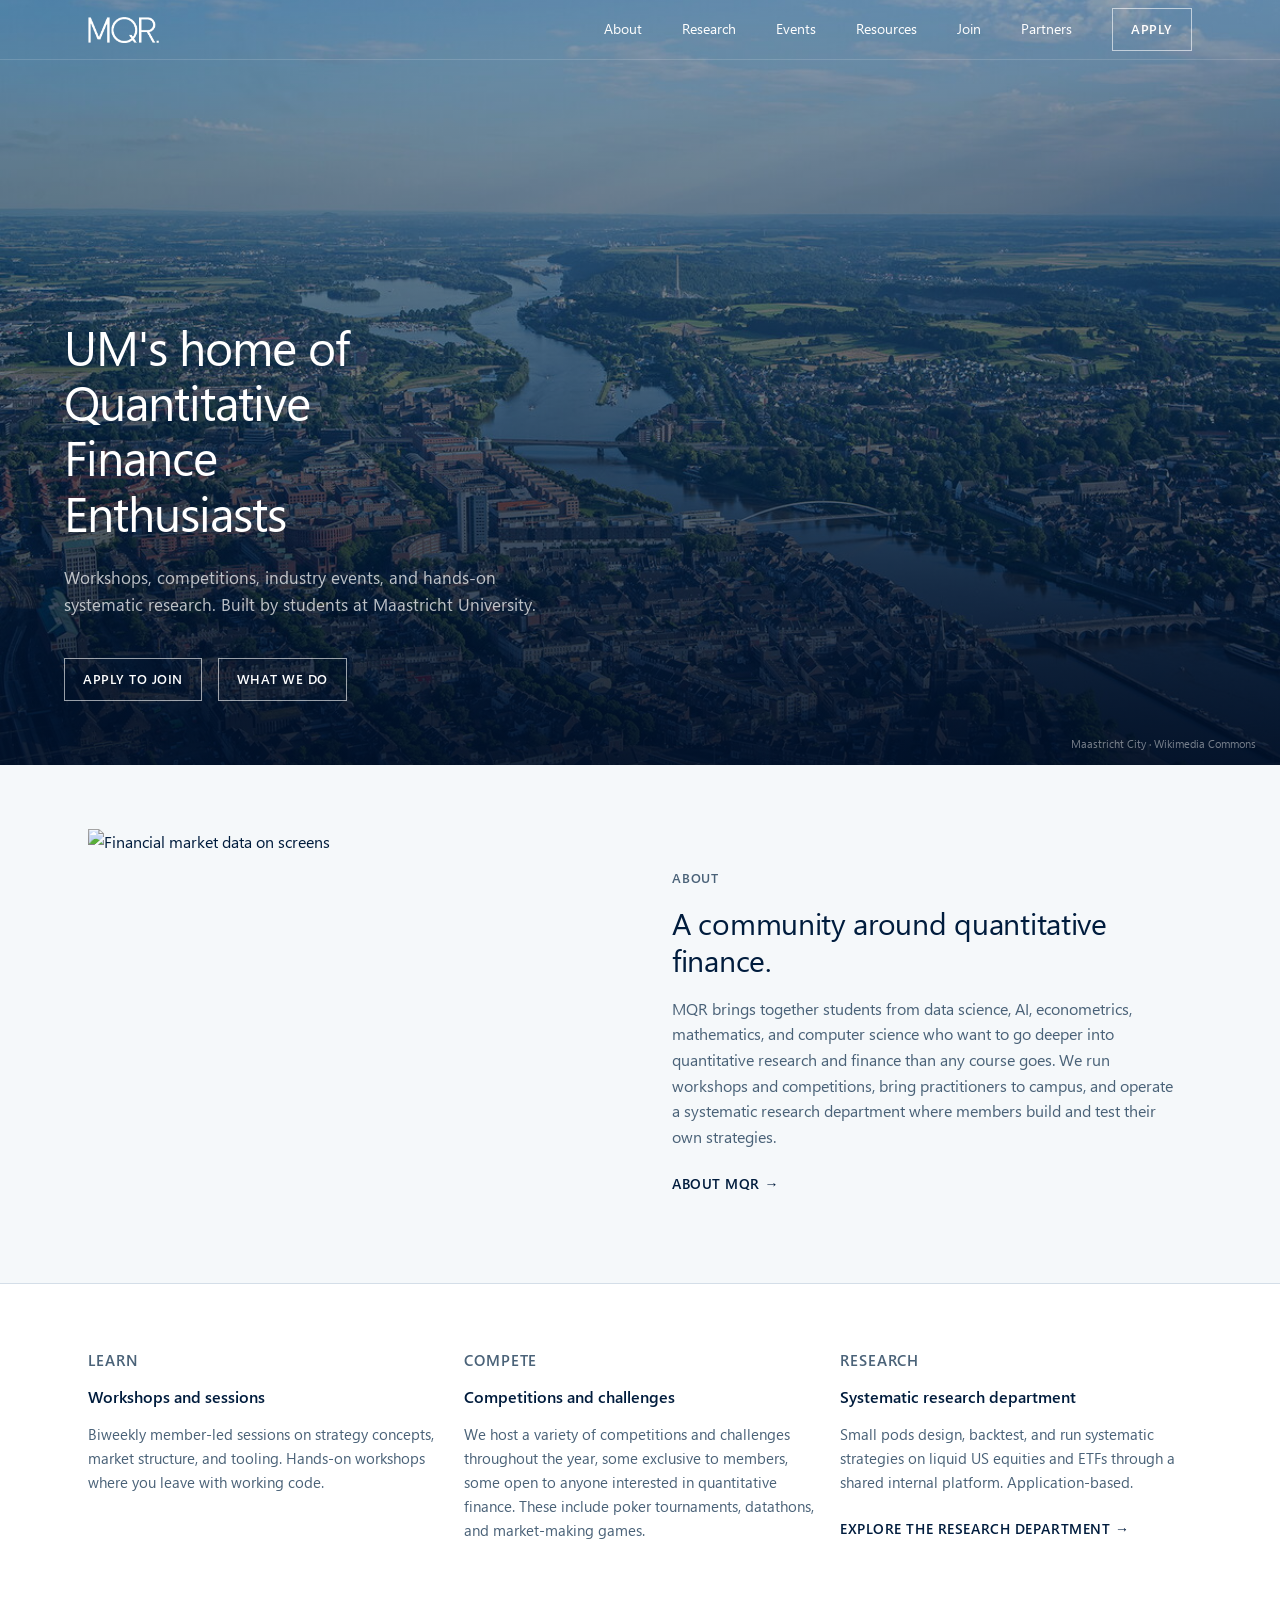
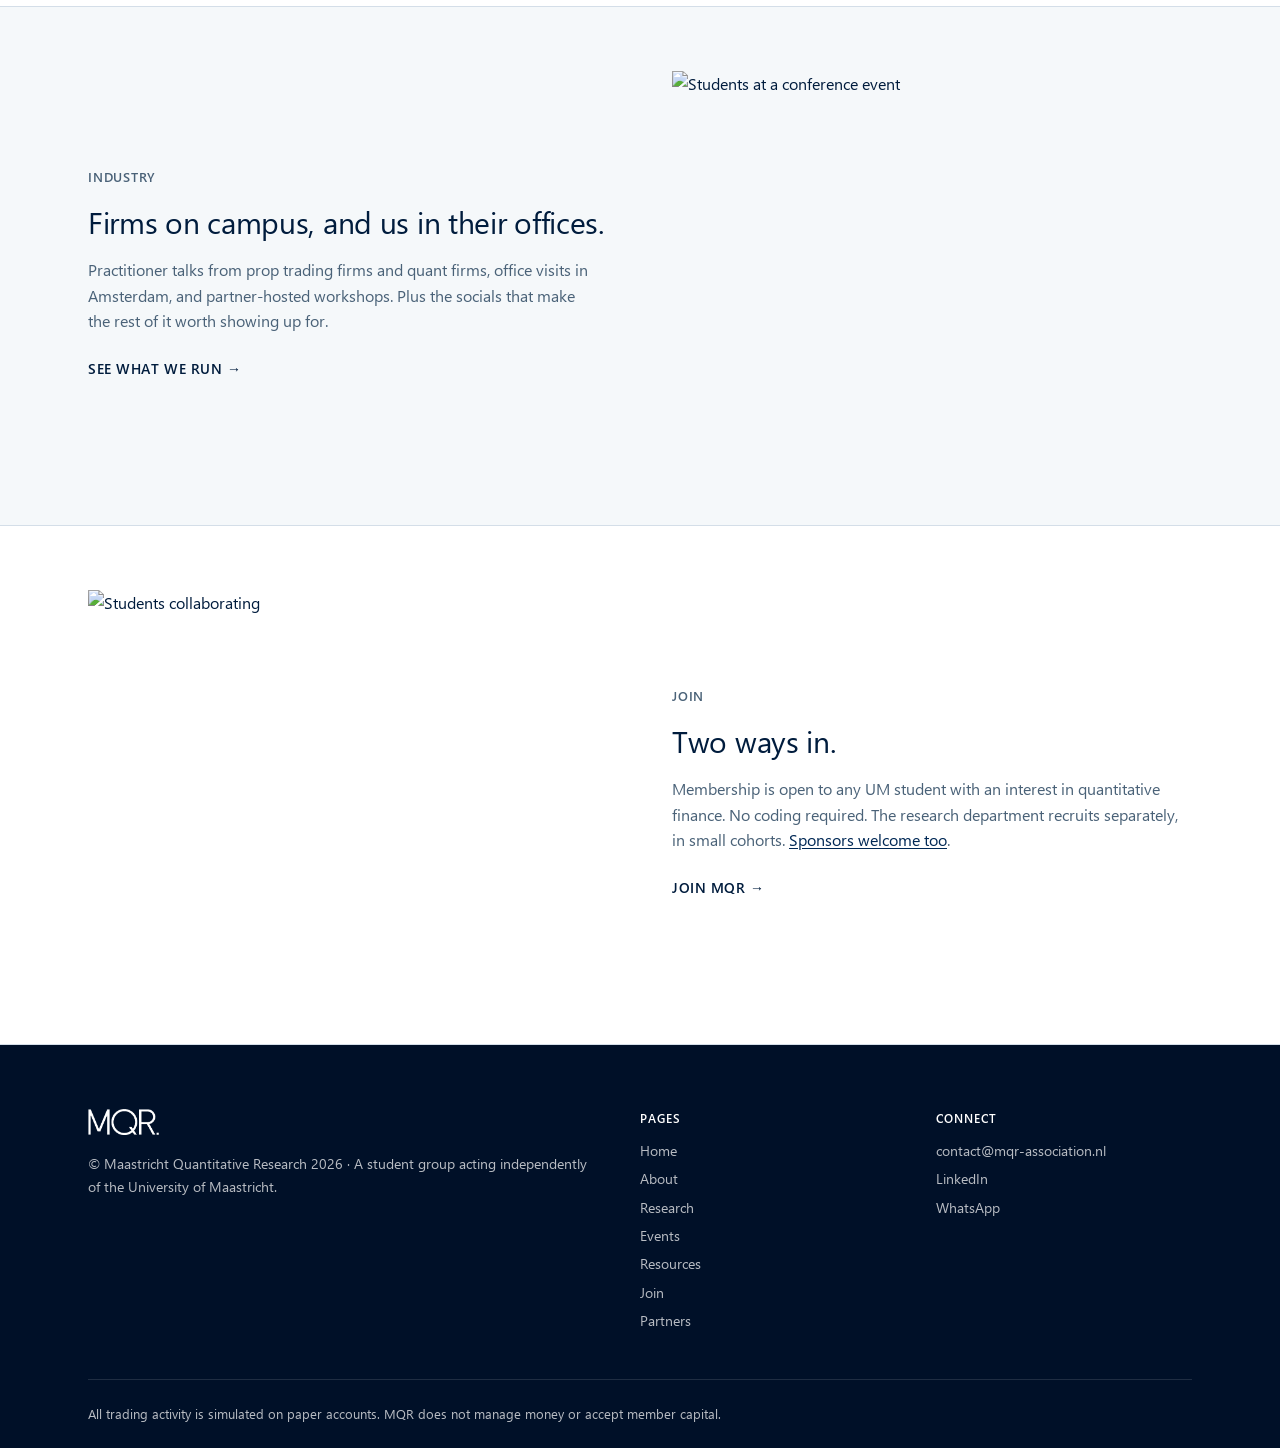
==== index.html @ 62dc35ea "WA" ====
<!DOCTYPE html>
<html lang="en">
<head>
  <meta charset="UTF-8">
  <meta name="viewport" content="width=device-width, initial-scale=1.0">
  <link rel="icon" type="image/png" sizes="32x32" href="assets/favicon-light.png" media="(prefers-color-scheme: light)">
  <link rel="icon" type="image/png" sizes="32x32" href="assets/favicon-dark.png" media="(prefers-color-scheme: dark)">
  <link rel="icon" type="image/png" sizes="16x16" href="assets/favicon-light-16.png" media="(prefers-color-scheme: light)">
  <link rel="icon" type="image/png" sizes="16x16" href="assets/favicon-dark-16.png" media="(prefers-color-scheme: dark)">
  <link rel="icon" type="image/png" href="assets/favicon-light.png">
  <link rel="apple-touch-icon" sizes="180x180" href="assets/favicon-light-180.png">
  <title>MQR · Maastricht Quantitative Research</title>
  <meta name="description" content="MQR is Maastricht University's student association for quantitative research, development, and finance. Workshops, competitions, industry events, and a systematic research department.">
  <meta property="og:title" content="MQR · Maastricht Quantitative Research">
  <meta property="og:description" content="MQR is Maastricht University's student association for quantitative research, development, and finance. Workshops, competitions, industry events, and a systematic research department.">
  <meta property="og:type" content="website">
  <link rel="stylesheet" href="css/tokens.css">
  <link rel="stylesheet" href="css/fonts.css">
  <link rel="stylesheet" href="css/reset.css">
  <link rel="stylesheet" href="css/base.css">
  <link rel="stylesheet" href="css/layout.css">
  <link rel="stylesheet" href="css/components.css">
  <link rel="stylesheet" href="css/pages.css">
</head>
<body>
  <a class="skip-link" href="#main">Skip to content</a>

  <header class="site-header site-header--dark" id="site-header">
    <div class="header-inner">
      <a href="index.html" class="logo" aria-label="MQR home">
        <img src="assets/logo.png" alt="MQR" width="619" height="387">
      </a>
      <button type="button" class="nav-toggle" aria-expanded="false" aria-controls="primary-nav" aria-label="Open menu">
        <span class="nav-toggle-icon"></span>
      </button>
      <nav class="header-nav" id="primary-nav" aria-label="Primary">
        <a href="about.html" class="nav-link">About</a>
        <a href="research.html" class="nav-link">Research</a>
        <a href="events.html" class="nav-link">Events</a>
        <a href="resources.html" class="nav-link">Resources</a>
        <a href="join.html" class="nav-link">Join</a>
        <a href="partners.html" class="nav-link">Partners</a>
        <a href="join.html#apply" class="btn btn-light">Apply</a>
      </nav>
    </div>
  </header>

  <main id="main">
    <section class="hero-full" aria-labelledby="hero-heading" alt="Maastricht City Top View">
      <div class="hero-full-bg">
        <img src="assets/MAASBACK.jpg">
        <div class="hero-full-overlay"></div>
      </div>
      <p class="hero-credit">Maastricht City · Wikimedia Commons</p>
      <div class="hero-full-content">
        <h1 id="hero-heading">UM's home of Quantitative Finance Enthusiasts</h1>
        <p>Workshops, competitions, industry events, and hands-on systematic research. Built by students at Maastricht University.</p>
        <div class="hero-full-actions">
          <a href="join.html#apply" class="btn btn-light">Apply to join</a>
          <a href="#what-we-do" class="btn btn-outline btn-light">What we do</a>
        </div>
      </div>
    </section>

    <!-- <section class="sponsor-carousel" aria-labelledby="sponsor-carousel-heading">
      <p id="sponsor-carousel-heading" class="sponsor-carousel-label">We will be proudly sponsored in the future by:</p>
      <div class="sponsor-carousel-viewport">
        <div class="sponsor-carousel-track">
          <ul class="sponsor-carousel-set">
            <li><img src="assets/sponsors/imc.svg" alt="IMC" width="178" height="33"></li>
            <li><img src="assets/sponsors/optiver.svg" alt="Optiver" width="893" height="244"></li>
            <li><img src="assets/sponsors/blocktech.png" alt="BlockTech" width="640" height="58"></li>
            <li><img src="assets/sponsors/hrt.svg" alt="HRT" width="100" height="58"></li>
            <li><img src="assets/sponsors/flowtraders.png" alt="Flow Traders" width="301" height="16"></li>
          </ul>
        </div>
      </div>
    </section> -->

    <section class="feature-block" aria-labelledby="about-heading">
      <div class="feature-block-inner">
        <figure class="feature-block-media">
          <img src="https://images.unsplash.com/photo-1611974789855-9c2a0a7236a3?w=900&q=80" alt="Financial market data on screens">
        </figure>
        <div class="feature-block-content">
          <p class="section-num">About</p>
          <h2 id="about-heading">A community around quantitative finance.</h2>
          <p>MQR brings together students from data science, AI, econometrics, mathematics, and computer science who want to go deeper into quantitative research and finance than any course goes. We run workshops and competitions, bring practitioners to campus, and operate a systematic research department where members build and test their own strategies.</p>
          <a href="about.html" class="text-link">About MQR</a>
        </div>
      </div>
    </section>

    <section class="content-section" id="what-we-do" aria-labelledby="what-we-do-heading">
      <div class="section-inner">
        <h2 id="what-we-do-heading" class="visually-hidden">What we do</h2>
        <div class="pillar-grid">
          <article class="pillar-card">
            <p class="section-num">Learn</p>
            <h3>Workshops and sessions</h3>
            <p>Biweekly member-led sessions on strategy concepts, market structure, and tooling. Hands-on workshops where you leave with working code.</p> <!--  Can be done / added later: A paper reading group and peer mentorship for first-years. -->
          </article>
          <article class="pillar-card">
            <p class="section-num">Compete</p>
            <h3>Competitions and challenges</h3>
            <p>We host a variety of competitions and challenges throughout the year, some exclusive to members, some open to anyone interested in quantitative finance. These include poker tournaments, datathons, and market-making games.</p>
            <!-- <p>A semester-long paper trading challenge open to all members, datathons, and interview-style market-making games. Low barrier, real leaderboards.</p> -->
          </article>
          <article class="pillar-card">
            <p class="section-num">Research</p>
            <h3>Systematic research department</h3>
            <p>Small pods design, backtest, and run systematic strategies on liquid US equities and ETFs through a shared internal platform. Application-based.</p>
            <a href="research.html" class="text-link">Explore the research department</a>
          </article>
        </div>
      </div>
    </section>

    <section class="feature-block feature-block--reverse" aria-labelledby="events-heading">
      <div class="feature-block-inner">
        <figure class="feature-block-media">
          <img src="https://images.unsplash.com/photo-1540575467063-178a50c2df87?w=900&q=80" alt="Students at a conference event">
        </figure>
        <div class="feature-block-content">
          <p class="section-num">Industry</p>
          <h2 id="events-heading">Firms on campus, and us in their offices.</h2>
          <p>Practitioner talks from prop trading firms and quant firms, office visits in Amsterdam, and partner-hosted workshops. Plus the socials that make the rest of it worth showing up for.</p>
          <a href="events.html" class="text-link">See what we run</a>
        </div>
      </div>
    </section>

    <section class="feature-block" aria-labelledby="join-heading">
      <div class="feature-block-inner">
        <figure class="feature-block-media">
          <img src="https://images.unsplash.com/photo-1523240795612-9a054b0db644?w=900&q=80" alt="Students collaborating">
        </figure>
        <div class="feature-block-content">
          <p class="section-num">Join</p>
          <h2 id="join-heading">Two ways in.</h2>
          <p>Membership is open to any UM student with an interest in quantitative finance. No coding required. The research department recruits separately, in small cohorts. <a href="partners.html">Sponsors welcome too</a>.</p>
          <a href="join.html" class="text-link">Join MQR</a>
        </div>
      </div>
    </section>
  </main>

  <footer class="site-footer">
    <div class="footer-inner">
      <div class="footer-grid">
        <div>
          <a href="index.html" class="footer-logo" aria-label="MQR home">
            <img src="assets/logo.png" alt="MQR" width="619" height="387">
          </a>
          <p class="footer-meta">© Maastricht Quantitative Research 2026 · A student group acting independently of the University of Maastricht.</p>
        </div>
        <div>
          <p class="footer-heading">Pages</p>
          <ul class="footer-links-list">
            <li><a href="index.html">Home</a></li>
            <li><a href="about.html">About</a></li>
            <li><a href="research.html">Research</a></li>
            <li><a href="events.html">Events</a></li>
            <li><a href="resources.html">Resources</a></li>
            <li><a href="join.html">Join</a></li>
            <li><a href="partners.html">Partners</a></li>
          </ul>
        </div>
        <div>
          <p class="footer-heading">Connect</p>
          <ul class="footer-links-list">
            <li><a href="mailto:contact@mqr-association.nl">contact@mqr-association.nl</a></li>
            <li><a href="https://www.linkedin.com/company/maastricht-quantitative-research-association" rel="noopener noreferrer">LinkedIn</a></li>
            <li><a href="https://chat.whatsapp.com/HmCtrOrNglY5Er6Gcq0RWp" rel="noopener noreferrer">WhatsApp</a></li>
          </ul>
        </div>
      </div>
      <p class="footer-disclaimer">All trading activity is simulated on paper accounts. MQR does not manage money or accept member capital.</p>
    </div>
  </footer>

  <script src="js/main.js"></script>
</body>
</html>
---- css/tokens.css ----
:root {
  --navy: #001c3d;
  --navy-dark: #001028;
  --navy-mid: #002855;
  --sky: #5ba4cf;
  --sky-light: #a8d4ef;
  --sky-pale: #e8f4fa;

  --bg: #ffffff;
  --bg-alt: #f5f8fa;
  --text: #001c3d;
  --text-muted: #4a6278;
  --text-on-dark: #ffffff;
  --text-on-dark-muted: rgba(255, 255, 255, 0.72);
  --border: #d4dee8;

  --font-sans: "Segoe UI", sans-serif;

  --text-width: 36rem;
  --grid-width: 72rem;
  --header-height: 3.75rem;

  --space-sm: 0.75rem;
  --space-md: 1rem;
  --space-lg: 1.5rem;
  --space-xl: 2.5rem;
  --space-2xl: 4rem;
  --space-3xl: 6rem;

  --ease: 120ms ease;
}
---- css/fonts.css ----
@font-face {
  font-family: "Segoe UI";
  src:
    local("Segoe UI"),
    url("../assets/fonts/segoe-ui-normal.woff2") format("woff2");
  font-weight: 400;
  font-style: normal;
  font-display: swap;
}

@font-face {
  font-family: "Segoe UI";
  src:
    local("Segoe UI Semibold"),
    url("../assets/fonts/segoe-ui-semibold.woff2") format("woff2");
  font-weight: 600;
  font-style: normal;
  font-display: swap;
}
---- css/base.css ----
body {
  background: var(--bg);
  color: var(--text);
  font-family: var(--font-sans);
  font-size: 1rem;
  line-height: 1.6;
  -webkit-font-smoothing: antialiased;
}

h1 {
  font-weight: 400;
  font-size: clamp(2rem, 4vw, 3rem);
  line-height: 1.15;
  letter-spacing: -0.02em;
}

h2 {
  font-weight: 400;
  font-size: clamp(1.375rem, 2.5vw, 1.875rem);
  line-height: 1.25;
  letter-spacing: -0.01em;
}

h3 {
  font-weight: 600;
  font-size: 1rem;
}

a {
  color: var(--navy-mid);
  text-decoration: underline;
  text-underline-offset: 2px;
}

a:hover {
  color: var(--sky);
}

.skip-link {
  position: absolute;
  top: -100%;
  left: var(--space-md);
  z-index: 200;
  padding: 0.5rem 1rem;
  background: var(--navy);
  color: #fff;
  text-decoration: none;
}

.skip-link:focus {
  top: var(--space-md);
}
---- css/layout.css ----
.site-header {
  position: fixed;
  top: 0;
  left: 0;
  right: 0;
  z-index: 100;
  height: var(--header-height);
  background: rgba(255, 255, 255, 0.96);
  border-bottom: 1px solid var(--border);
}

.site-header--dark {
  background: transparent;
  border-bottom-color: rgba(255, 255, 255, 0.15);
}

.site-header--dark .logo,
.site-header--dark .nav-link {
  color: #fff;
}

.site-header--dark .nav-link:hover,
.site-header--dark .nav-link.is-active {
  color: var(--sky-light);
}

.site-header--dark .btn-outline {
  color: #fff;
  border-color: rgba(255, 255, 255, 0.5);
}

.header-inner {
  display: flex;
  align-items: center;
  justify-content: space-between;
  max-width: var(--grid-width);
  height: 100%;
  margin: 0 auto;
  padding: 0 var(--space-lg);
}

.logo {
  display: flex;
  align-items: center;
  text-decoration: none;
}

.logo:hover {
  text-decoration: none;
  opacity: 0.85;
}

.logo img {
  display: block;
  height: 1.625rem;
  width: auto;
}

.site-header--dark .logo img {
  filter: brightness(0) invert(1);
}

.header-nav {
  display: flex;
  align-items: center;
  gap: var(--space-xl);
}

.nav-link {
  font-size: 0.875rem;
  color: var(--text-muted);
  text-decoration: none;
}

.nav-link:hover,
.nav-link.is-active {
  color: var(--navy);
  text-decoration: none;
}

.nav-toggle {
  display: none;
  width: 2.25rem;
  height: 2.25rem;
  align-items: center;
  justify-content: center;
}

.nav-toggle-icon,
.nav-toggle-icon::before,
.nav-toggle-icon::after {
  display: block;
  width: 1.125rem;
  height: 1px;
  background: currentColor;
}

.nav-toggle-icon {
  position: relative;
}

.nav-toggle-icon::before,
.nav-toggle-icon::after {
  content: "";
  position: absolute;
  left: 0;
}

.nav-toggle-icon::before { top: -5px; }
.nav-toggle-icon::after { top: 5px; }

@media (max-width: 47.99rem) {
  .nav-toggle {
    display: flex;
    color: var(--navy);
  }

  .site-header--dark .nav-toggle {
    color: #fff;
  }

  .header-nav {
    position: fixed;
    top: var(--header-height);
    left: 0;
    right: 0;
    flex-direction: column;
    align-items: stretch;
    gap: 0;
    padding: var(--space-sm);
    background: #fff;
    border-bottom: 1px solid var(--border);
    transform: translateY(-110%);
    opacity: 0;
    visibility: hidden;
    transition: transform var(--ease), opacity var(--ease), visibility var(--ease);
  }

  .header-nav.is-open {
    transform: translateY(0);
    opacity: 1;
    visibility: visible;
  }

  .header-nav .nav-link {
    padding: var(--space-md);
    color: var(--navy);
  }
}

.section-inner {
  max-width: var(--grid-width);
  margin: 0 auto;
  padding: 0 var(--space-lg);
}

.site-footer {
  background: var(--navy-dark);
  color: var(--text-on-dark-muted);
  padding: var(--space-2xl) 0 var(--space-lg);
}

.footer-inner {
  max-width: var(--grid-width);
  margin: 0 auto;
  padding: 0 var(--space-lg);
}

.footer-grid {
  display: grid;
  gap: var(--space-xl);
  margin-bottom: var(--space-xl);
}

@media (min-width: 48rem) {
  .footer-grid {
    grid-template-columns: 2fr 1fr 1fr;
  }
}

.footer-logo {
  display: inline-block;
  margin-bottom: var(--space-sm);
  text-decoration: none;
}

.footer-logo:hover {
  text-decoration: none;
  opacity: 0.85;
}

.footer-logo img {
  display: block;
  height: 1.625rem;
  width: auto;
  filter: brightness(0) invert(1);
}

.footer-meta {
  font-size: 0.875rem;
}

.footer-heading {
  color: var(--text-on-dark);
  font-size: 0.75rem;
  font-weight: 600;
  letter-spacing: 0.08em;
  text-transform: uppercase;
  margin-bottom: var(--space-sm);
}

.footer-links-list a {
  display: block;
  font-size: 0.875rem;
  color: var(--text-on-dark-muted);
  text-decoration: none;
  margin-bottom: 0.375rem;
}

.footer-links-list a:hover {
  color: var(--sky-light);
}

.footer-disclaimer {
  padding-top: var(--space-lg);
  border-top: 1px solid rgba(255, 255, 255, 0.12);
  font-size: 0.8125rem;
}
---- css/components.css ----
.btn {
  display: inline-block;
  padding: 0.625rem 1.125rem;
  font-size: 0.8125rem;
  font-weight: 600;
  letter-spacing: 0.04em;
  text-transform: uppercase;
  text-decoration: none;
  border: 1px solid transparent;
  transition: background var(--ease), color var(--ease), border-color var(--ease);
}

.btn-filled {
  background: var(--navy);
  color: #fff;
  border-color: var(--navy);
}

.btn-filled:hover {
  background: var(--navy-mid);
  border-color: var(--navy-mid);
  color: #fff;
  text-decoration: none;
}

.btn-outline {
  background: transparent;
  color: var(--navy);
  border-color: var(--navy);
}

.btn-outline:hover {
  background: var(--navy);
  color: #fff;
  text-decoration: none;
}

.btn-disabled {
  opacity: 0.55;
  cursor: not-allowed;
  pointer-events: none;
}

.btn-disabled:hover {
  background: transparent;
  color: var(--navy);
}

.btn-light {
  background: transparent;
  color: #fff;
  border-color: rgba(255, 255, 255, 0.6);
}

.btn-light:hover {
  background: #fff;
  color: var(--navy);
  text-decoration: none;
}

.site-header:not(.site-header--dark) .header-nav .btn-light {
  color: var(--navy);
  border-color: var(--navy);
}

.site-header:not(.site-header--dark) .header-nav .btn-light:hover {
  background: var(--navy);
  color: #fff;
}

.text-link {
  display: inline-block;
  margin-top: var(--space-lg);
  font-size: 0.875rem;
  font-weight: 600;
  letter-spacing: 0.04em;
  text-transform: uppercase;
  color: var(--navy);
  text-decoration: none;
}

.text-link:hover {
  color: var(--sky);
  text-decoration: none;
}

.text-link::after {
  content: " →";
}

/* Hero */

.hero-full {
  position: relative;
  min-height: 85vh;
  display: flex;
  align-items: flex-end;
  padding: calc(var(--header-height) + var(--space-2xl)) var(--space-lg) var(--space-2xl);
  color: #fff;
}

.hero-full-bg {
  position: absolute;
  inset: 0;
  z-index: 0;
}

.hero-full-bg img {
  width: 100%;
  height: 100%;
  object-fit: cover;
}

.hero-full-overlay {
  position: absolute;
  inset: 0;
  background: linear-gradient(
    to top,
    rgba(0, 16, 40, 0.92) 0%,
    rgba(0, 28, 61, 0.55) 50%,
    rgba(0, 28, 61, 0.35) 100%
  );
}

.hero-full-content {
  position: relative;
  z-index: 1;
  max-width: var(--grid-width);
  width: 100%;
  margin: 0 auto;
}

.hero-full-content h1 {
  max-width: 14ch;
  margin-top: var(--space-md);
}

.hero-full-content p {
  max-width: 32rem;
  margin-top: var(--space-lg);
  color: var(--text-on-dark-muted);
  font-size: 1.0625rem;
}

.hero-full-actions {
  display: flex;
  flex-wrap: wrap;
  gap: var(--space-md);
  margin-top: var(--space-xl);
}

.hero-kicker {
  font-size: 0.8125rem;
  font-weight: 600;
  letter-spacing: 0.12em;
  text-transform: uppercase;
  color: var(--sky-light);
}

.hero-credit {
  position: absolute;
  bottom: var(--space-sm);
  right: var(--space-lg);
  z-index: 1;
  font-size: 0.6875rem;
  color: rgba(255, 255, 255, 0.45);
}

/* Sponsor carousel */

.sponsor-carousel {
  background: var(--bg-alt);
  border-bottom: 1px solid var(--border);
  padding: var(--space-md) 0 var(--space-lg);
}

.sponsor-carousel-label {
  margin: 0 auto var(--space-sm);
  max-width: var(--grid-width);
  padding: 0 var(--space-lg);
  text-align: center;
  font-size: 0.6875rem;
  font-weight: 600;
  letter-spacing: 0.08em;
  text-transform: uppercase;
  color: var(--text-muted);
}

.sponsor-carousel-viewport {
  overflow: hidden;
}

.sponsor-carousel-track {
  display: flex;
  width: max-content;
  flex-shrink: 0;
  animation: sponsor-carousel-scroll var(--carousel-duration, 55s) linear infinite;
  will-change: transform;
}

.sponsor-carousel-set {
  display: flex;
  align-items: center;
  flex-shrink: 0;
  gap: var(--space-2xl);
  padding-right: var(--space-2xl);
  list-style: none;
}

.sponsor-carousel-set li {
  flex: 0 0 auto;
}

.sponsor-carousel-set img {
  display: block;
  height: 2.25rem;
  width: auto;
  max-width: 9rem;
  object-fit: contain;
  opacity: 0.72;
}

@keyframes sponsor-carousel-scroll {
  from {
    transform: translate3d(0, 0, 0);
  }

  to {
    transform: translate3d(var(--carousel-shift, -50%), 0, 0);
  }
}

@media (prefers-reduced-motion: reduce) {
  .sponsor-carousel-track {
    animation: none;
    flex-wrap: wrap;
    justify-content: center;
    width: auto;
    max-width: var(--grid-width);
    margin: 0 auto;
    gap: var(--space-xl);
  }

  .sponsor-carousel-set[aria-hidden="true"] {
    display: none;
  }
}

/* Page hero (inner pages) */

.page-hero {
  padding: calc(var(--header-height) + var(--space-2xl)) 0 var(--space-xl);
  background: var(--navy);
  color: #fff;
}

.page-hero h1 {
  max-width: 20ch;
}

.page-hero p {
  max-width: 36rem;
  margin-top: var(--space-md);
  color: var(--text-on-dark-muted);
}

/* Feature blocks (50Five-style) */

.feature-block {
  padding: var(--space-2xl) 0;
  border-bottom: 1px solid var(--border);
}

.feature-block:nth-child(even) {
  background: var(--bg-alt);
}

.feature-block-inner {
  display: grid;
  gap: var(--space-xl);
  align-items: center;
  max-width: var(--grid-width);
  margin: 0 auto;
  padding: 0 var(--space-lg);
}

@media (min-width: 56rem) {
  .feature-block-inner {
    grid-template-columns: 1fr 1fr;
    gap: var(--space-2xl);
  }

  .feature-block--reverse .feature-block-media {
    order: 2;
  }
}

.feature-block-media img {
  width: 100%;
  aspect-ratio: 4 / 3;
  object-fit: cover;
  display: block;
}

.feature-block-media figcaption {
  margin-top: var(--space-sm);
  font-size: 0.75rem;
  color: var(--text-muted);
}

.section-num {
  font-size: 0.8125rem;
  font-weight: 600;
  letter-spacing: 0.06em;
  text-transform: uppercase;
  color: var(--sky);
  margin-bottom: var(--space-md);
}

.feature-block-content p {
  margin-top: var(--space-md);
  color: var(--text-muted);
  max-width: 32rem;
}

/* Content sections */

.content-section {
  padding: var(--space-2xl) 0;
  border-bottom: 1px solid var(--border);
}

.content-section h2 {
  margin-bottom: var(--space-lg);
}

.content-section p {
  color: var(--text-muted);
  max-width: 40rem;
}

.content-section p + p {
  margin-top: var(--space-md);
}

/* Team */

.team-list {
  display: grid;
  gap: var(--space-lg);
  margin-top: var(--space-xl);
}

@media (min-width: 48rem) {
  .team-list {
    grid-template-columns: repeat(2, 1fr);
  }
}

@media (min-width: 64rem) {
  .team-list {
    grid-template-columns: repeat(4, 1fr);
  }
}

.team-member img {
  width: 100%;
  aspect-ratio: 1;
  object-fit: cover;
  margin-bottom: var(--space-md);
  background: var(--bg-alt);
}

.team-member h3 {
  font-size: 0.9375rem;
}

.team-role {
  font-size: 0.8125rem;
  color: var(--sky);
  margin: 0.25rem 0;
}

.team-bio {
  font-size: 0.8125rem;
  color: var(--text-muted);
}

/* Workflow */

.step-list {
  display: grid;
  gap: var(--space-md);
  margin-top: var(--space-xl);
}

@media (min-width: 48rem) {
  .step-list {
    grid-template-columns: repeat(5, 1fr);
  }
}

.step-item {
  padding: var(--space-md) 0;
  border-top: 2px solid var(--navy);
}

.step-num {
  font-size: 0.75rem;
  color: var(--text-muted);
  margin-bottom: 0.25rem;
}

.step-label {
  font-size: 0.9375rem;
  font-weight: 600;
}

/* Callout */

.callout {
  margin-top: var(--space-xl);
  padding: var(--space-lg);
  background: var(--sky-pale);
  border-left: 3px solid var(--sky);
  font-size: 0.9375rem;
  color: var(--text-muted);
}

/* Events */

.event-types {
  display: grid;
  gap: var(--space-lg);
  margin-top: var(--space-xl);
}

@media (min-width: 48rem) {
  .event-types {
    grid-template-columns: repeat(2, 1fr);
  }
}

.event-type h3 {
  margin-bottom: var(--space-sm);
}

.event-type p {
  font-size: 0.9375rem;
  color: var(--text-muted);
}

.calendar-section {
  margin-top: var(--space-xl);
}

.calendar-month {
  margin-bottom: var(--space-xl);
}

.calendar-month-title {
  font-size: 0.8125rem;
  font-weight: 600;
  letter-spacing: 0.06em;
  text-transform: uppercase;
  color: var(--text-muted);
  padding-bottom: var(--space-sm);
  border-bottom: 1px solid var(--border);
  margin-bottom: var(--space-md);
}

.calendar-event {
  display: grid;
  grid-template-columns: 3.5rem 1fr auto;
  gap: var(--space-md);
  align-items: start;
  padding: var(--space-md) 0;
  border-bottom: 1px solid var(--border);
}

.calendar-date-badge {
  text-align: center;
  line-height: 1.2;
}

.calendar-date-day {
  display: block;
  font-size: 1.25rem;
  font-weight: 600;
  color: var(--navy);
}

.calendar-date-month {
  display: block;
  font-size: 0.6875rem;
  text-transform: uppercase;
  color: var(--text-muted);
}

.calendar-event-meta {
  font-size: 0.8125rem;
  color: var(--text-muted);
  margin-top: 0.125rem;
}

.calendar-event-detail {
  grid-column: 2 / -1;
  font-size: 0.875rem;
  color: var(--text-muted);
  padding-bottom: var(--space-sm);
}

.type-pill {
  font-size: 0.6875rem;
  font-weight: 600;
  letter-spacing: 0.04em;
  text-transform: uppercase;
  color: var(--sky);
}

.calendar-empty {
  padding: var(--space-xl) 0;
  color: var(--text-muted);
}

.calendar-empty a {
  font-weight: 600;
}

.past-events-toggle summary {
  cursor: pointer;
  font-size: 0.875rem;
  font-weight: 600;
  color: var(--navy);
  margin-top: var(--space-xl);
}

.past-event-item {
  display: flex;
  gap: var(--space-md);
  padding: var(--space-sm) 0;
  border-bottom: 1px solid var(--border);
  font-size: 0.875rem;
  color: var(--text-muted);
}

.past-event-date {
  min-width: 5.5rem;
  font-size: 0.8125rem;
}

/* Pillars */

.pillar-grid {
  display: grid;
  gap: var(--space-lg);
}

@media (min-width: 48rem) {
  .pillar-grid {
    grid-template-columns: repeat(3, 1fr);
  }
}

.pillar-card h3 {
  margin-bottom: var(--space-sm);
}

.pillar-card p {
  font-size: 0.9375rem;
  color: var(--text-muted);
}

.pillar-card .section-num {
  margin-bottom: var(--space-sm);
}

/* Programme */

.programme-list {
  margin-top: var(--space-xl);
}

.programme-row {
  display: grid;
  gap: var(--space-sm);
  padding: var(--space-md) 0;
  border-bottom: 1px solid var(--border);
}

@media (min-width: 48rem) {
  .programme-row {
    grid-template-columns: 1fr 2fr;
    gap: var(--space-xl);
    align-items: baseline;
  }
}

.programme-row dt {
  font-weight: 600;
  font-size: 0.9375rem;
}

.programme-when {
  display: block;
  font-size: 0.8125rem;
  font-weight: 400;
  color: var(--text-muted);
  margin-top: 0.125rem;
}

.programme-row dd {
  font-size: 0.9375rem;
  color: var(--text-muted);
}

.programme-note {
  margin-top: var(--space-lg);
  font-size: 0.875rem;
  color: var(--text-muted);
}

.visually-hidden {
  position: absolute;
  width: 1px;
  height: 1px;
  padding: 0;
  margin: -1px;
  overflow: hidden;
  clip: rect(0, 0, 0, 0);
  white-space: nowrap;
  border: 0;
}

/* Join */

.join-track {
  padding: var(--space-2xl) var(--space-lg);
}

.join-track--primary {
  background: var(--bg);
}

.join-track--primary .join-track-inner {
  max-width: var(--grid-width);
}

.join-track--research {
  background: var(--bg-alt);
  border-top: 1px solid var(--border);
}

.join-track--research .join-track-inner {
  max-width: 26rem;
}

.join-track--sponsor {
  background: var(--bg-alt);
  border-top: 1px solid var(--border);
}

.join-track-inner {
  max-width: 26rem;
  margin: 0 auto;
}

.join-faq .join-track-inner {
  max-width: 26rem;
}

.join-track-intro {
  color: var(--text-muted);
  margin-top: var(--space-md);
}

.join-block {
  margin-top: var(--space-xl);
}

.join-block h3 {
  margin-bottom: var(--space-sm);
}

.join-block p {
  font-size: 0.9375rem;
  color: var(--text-muted);
}

.faq-item {
  border-bottom: 1px solid var(--border);
}

.faq-item summary {
  padding: var(--space-md) 0;
  font-size: 0.9375rem;
  font-weight: 600;
  cursor: pointer;
  list-style: none;
}

.faq-item summary::-webkit-details-marker {
  display: none;
}

.faq-answer {
  padding-bottom: var(--space-md);
  font-size: 0.9375rem;
  color: var(--text-muted);
}

.sponsor-logos {
  display: grid;
  grid-template-columns: repeat(2, 1fr);
  gap: var(--space-md);
  margin: var(--space-xl) 0;
}

.sponsor-logo-placeholder {
  height: 3.5rem;
  display: flex;
  align-items: center;
  justify-content: center;
  border: 1px solid var(--border);
  font-size: 0.75rem;
  color: var(--text-muted);
  background: var(--bg);
}

.join-contact {
  padding: var(--space-xl) 0;
  text-align: center;
  background: var(--navy);
  color: var(--text-on-dark-muted);
}

.join-contact h2 {
  color: #fff;
  font-size: 1.25rem;
}

.join-contact a {
  color: var(--sky-light);
}

.cta-strip {
  padding: var(--space-2xl) 0;
  background: var(--navy);
  color: #fff;
  text-align: center;
}

.cta-strip h2 {
  color: #fff;
}

.cta-strip p {
  max-width: 32rem;
  margin: var(--space-md) auto 0;
  color: var(--text-on-dark-muted);
}

.cta-strip .btn-filled {
  margin-top: var(--space-lg);
  background: #fff;
  color: var(--navy);
  border-color: #fff;
}

.cta-strip .btn-filled:hover {
  background: var(--sky-pale);
  border-color: var(--sky-pale);
  color: var(--navy);
}

.join-apply-btn {
  margin-top: var(--space-xl);
}

/* Resources */

.book-grid {
  list-style: none;
  padding: 0;
  margin-top: var(--space-xl);
  display: grid;
  grid-template-columns: repeat(auto-fill, minmax(120px, 150px));
  gap: var(--space-lg);
  justify-content: start;
}

.book-grid > li {
  min-width: 0;
}

.book-card {
  display: flex;
  flex-direction: column;
  align-items: stretch;
  gap: var(--space-sm);
  text-align: center;
  text-decoration: none;
  color: var(--navy);
}

.book-card:hover {
  text-decoration: none;
  color: var(--sky);
}

.book-cover {
  display: block;
  width: 100%;
  height: auto;
  border-radius: 2px;
  transition: transform 0.18s ease;
  background: var(--bg-alt);
}

.book-card:hover .book-cover {
  transform: translateY(-4px);
}

.book-title {
  font-size: 0.8125rem;
  line-height: 1.3;
  font-weight: 600;
}

.resources-prose h2 + h2 {
  margin-top: var(--space-2xl);
}

.resource-link-list {
  list-style: none;
  padding: 0;
  margin-top: var(--space-lg);
}

.resource-link-list li {
  padding: var(--space-md) 0;
  border-top: 1px solid var(--border);
}

.resource-link-list li:first-child {
  border-top: none;
}

.resource-link-list a {
  font-weight: 600;
  color: var(--navy);
  text-decoration: none;
}

.resource-link-list a:hover {
  color: var(--sky);
  text-decoration: none;
}

.reading-week {
  display: inline-block;
  min-width: 5rem;
  font-weight: 600;
  color: var(--sky);
  margin-right: var(--space-sm);
}

.resources-section-intro {
  color: var(--text-muted);
  max-width: 40rem;
  margin-top: var(--space-sm);
}

.resource-link-note {
  color: var(--text-muted);
}
---- css/pages.css ----
/* page-specific — kept minimal */
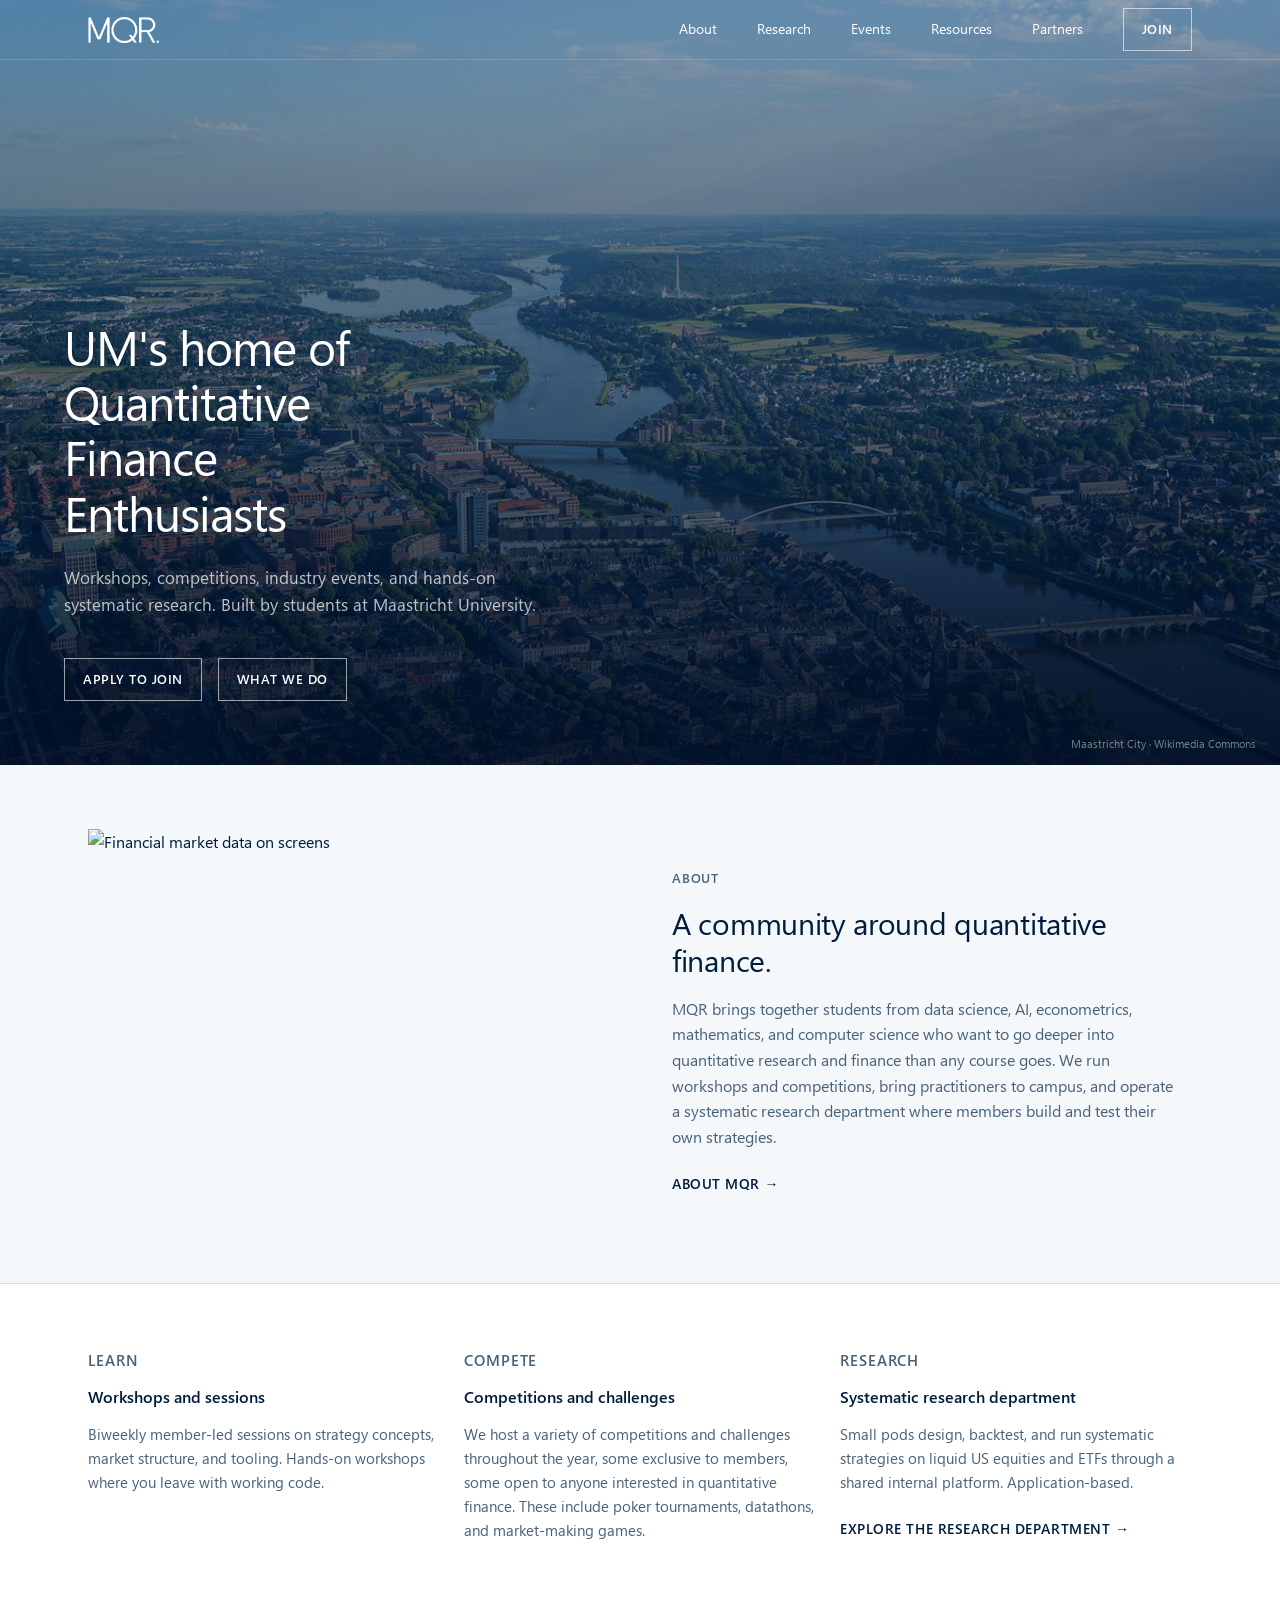
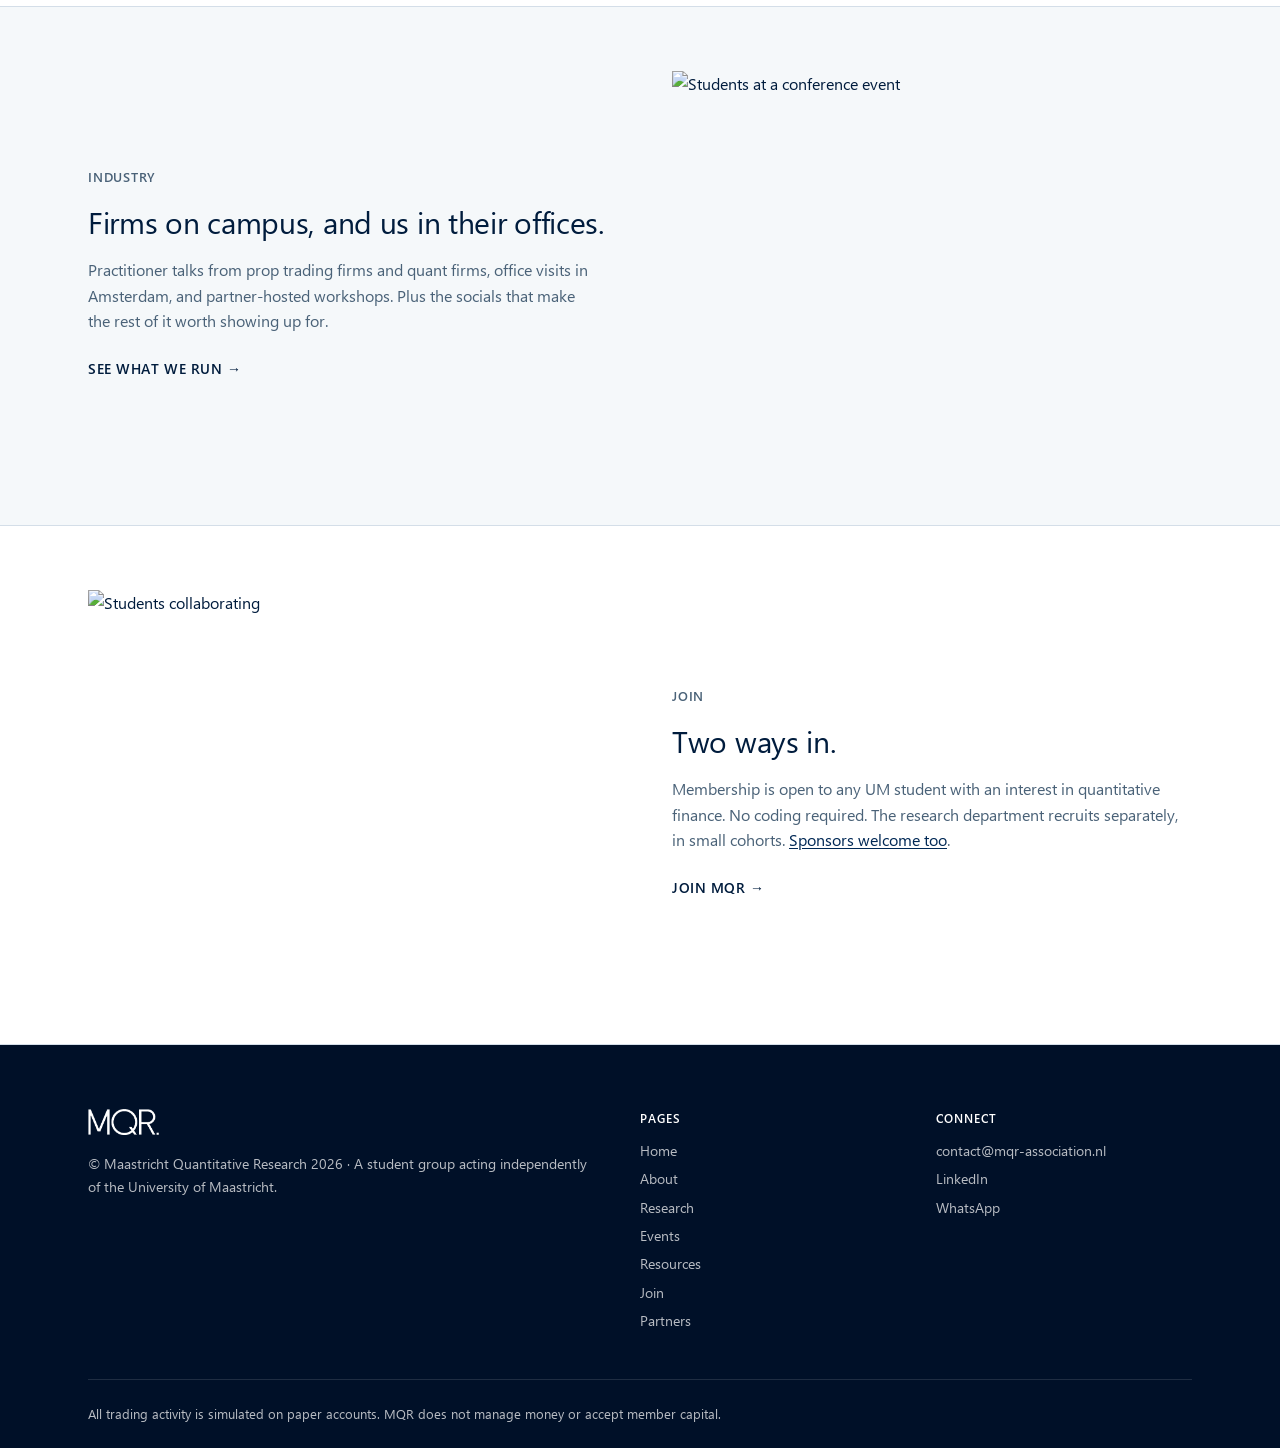
==== commit 670dbaa3: "WA" ====
--- a/index.html
+++ b/index.html
@@ -38,9 +38,8 @@
         <a href="research.html" class="nav-link">Research</a>
         <a href="events.html" class="nav-link">Events</a>
         <a href="resources.html" class="nav-link">Resources</a>
-        <a href="join.html" class="nav-link">Join</a>
         <a href="partners.html" class="nav-link">Partners</a>
-        <a href="join.html#apply" class="btn btn-light">Apply</a>
+        <a href="join.html" class="btn btn-light">Join</a>
       </nav>
     </div>
   </header>
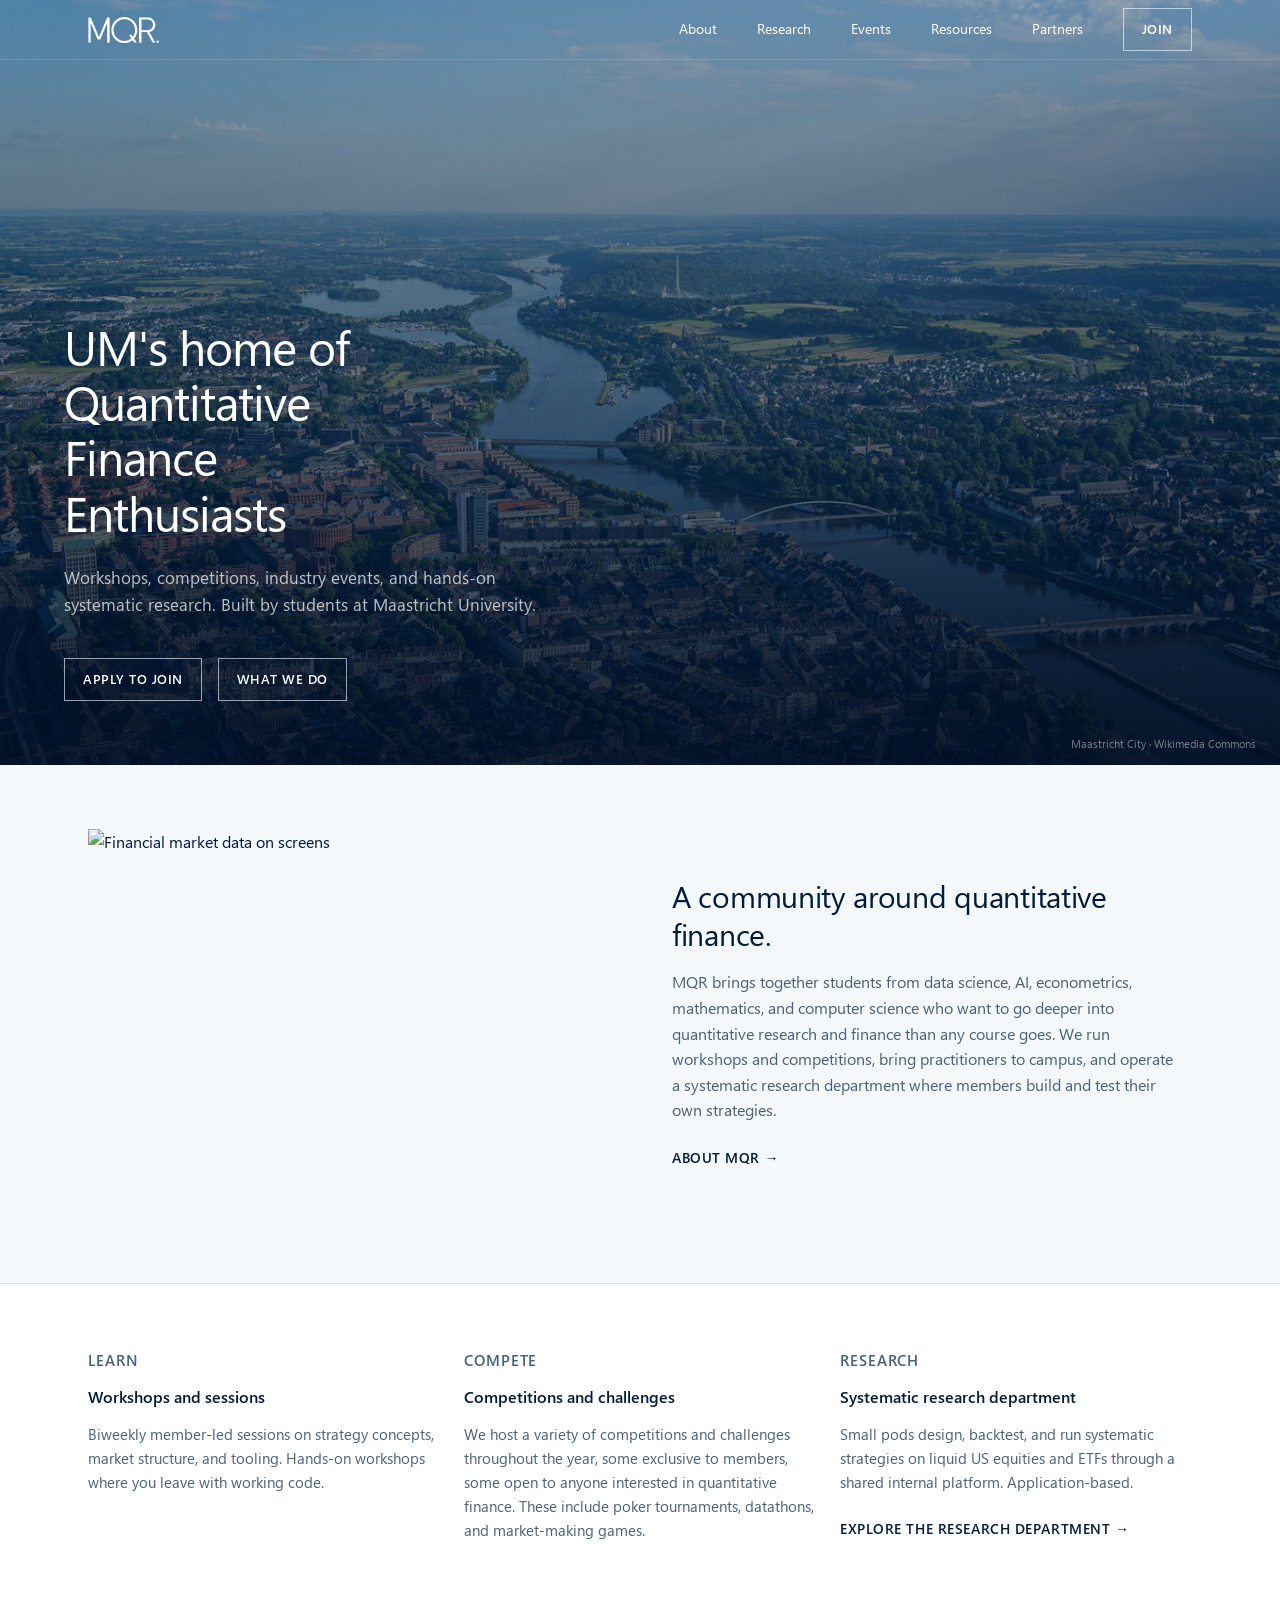
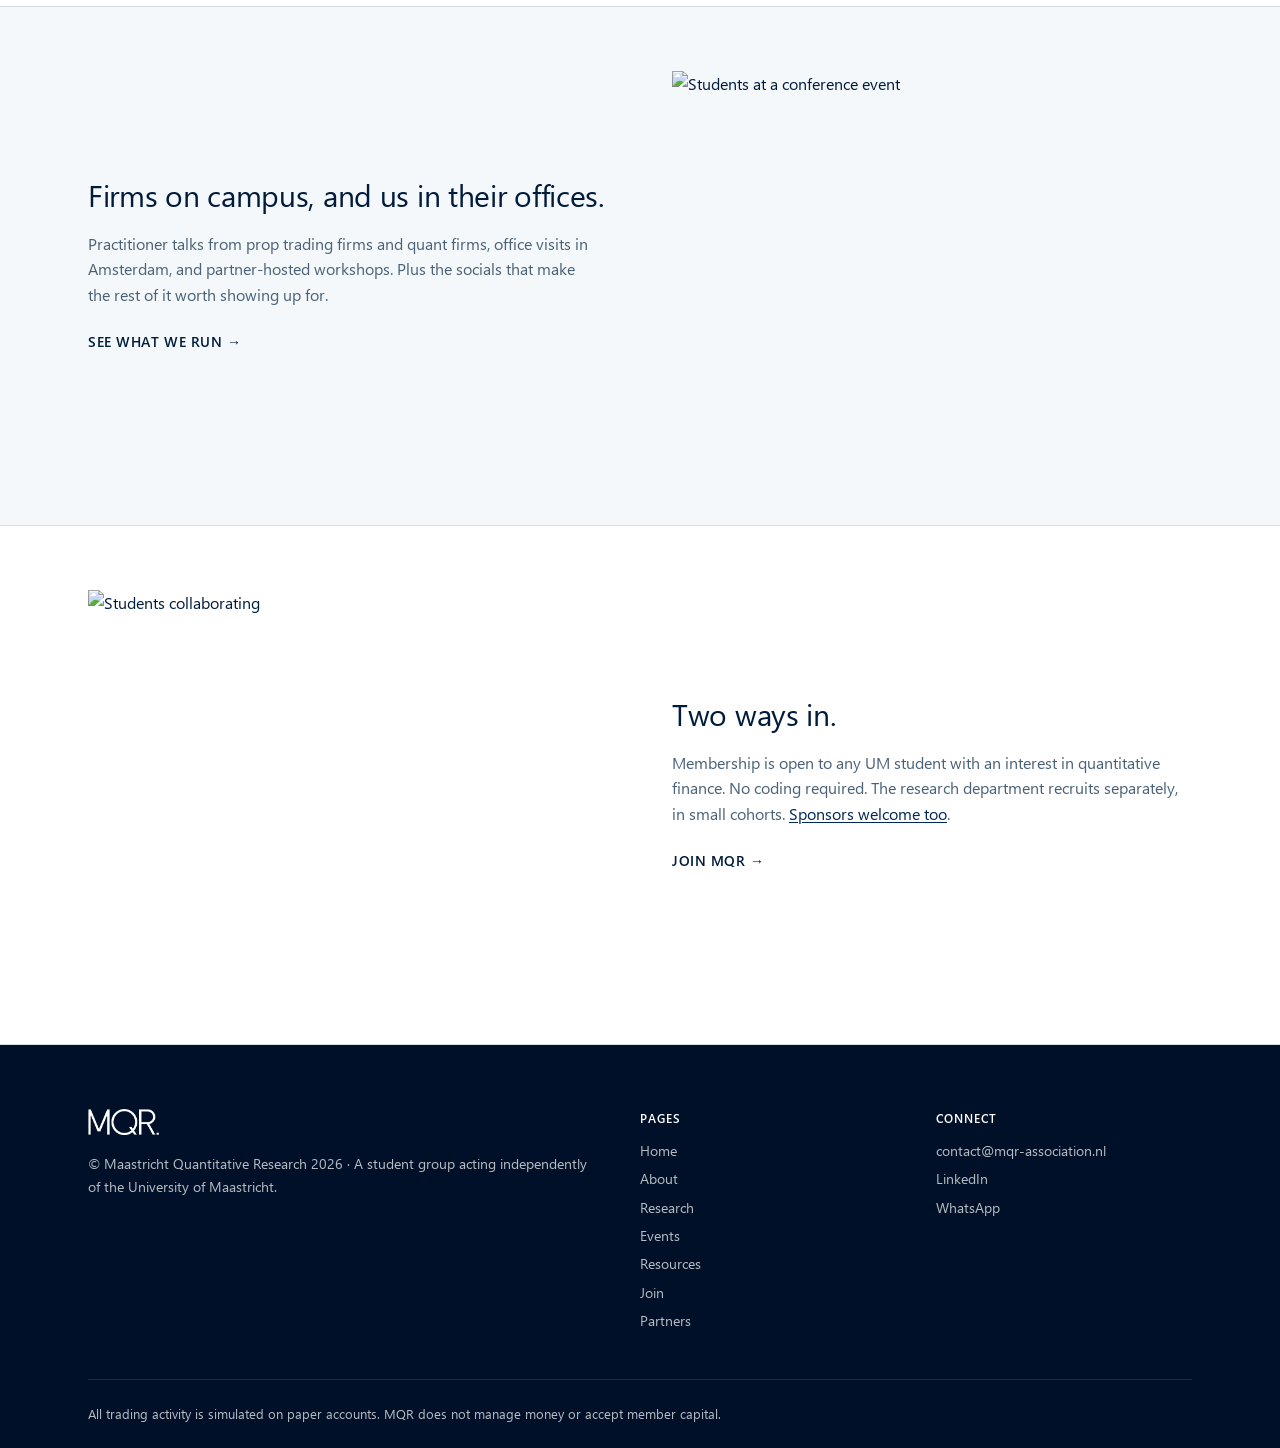
==== commit 0d2ba093: "WA" ====
--- a/index.html
+++ b/index.html
@@ -55,7 +55,7 @@
         <h1 id="hero-heading">UM's home of Quantitative Finance Enthusiasts</h1>
         <p>Workshops, competitions, industry events, and hands-on systematic research. Built by students at Maastricht University.</p>
         <div class="hero-full-actions">
-          <a href="join.html#apply" class="btn btn-light">Apply to join</a>
+          <a href="join.html" class="btn btn-light">Apply to join</a>
           <a href="#what-we-do" class="btn btn-outline btn-light">What we do</a>
         </div>
       </div>
@@ -82,7 +82,6 @@
           <img src="https://images.unsplash.com/photo-1611974789855-9c2a0a7236a3?w=900&q=80" alt="Financial market data on screens">
         </figure>
         <div class="feature-block-content">
-          <p class="section-num">About</p>
           <h2 id="about-heading">A community around quantitative finance.</h2>
           <p>MQR brings together students from data science, AI, econometrics, mathematics, and computer science who want to go deeper into quantitative research and finance than any course goes. We run workshops and competitions, bring practitioners to campus, and operate a systematic research department where members build and test their own strategies.</p>
           <a href="about.html" class="text-link">About MQR</a>
@@ -121,7 +120,6 @@
           <img src="https://images.unsplash.com/photo-1540575467063-178a50c2df87?w=900&q=80" alt="Students at a conference event">
         </figure>
         <div class="feature-block-content">
-          <p class="section-num">Industry</p>
           <h2 id="events-heading">Firms on campus, and us in their offices.</h2>
           <p>Practitioner talks from prop trading firms and quant firms, office visits in Amsterdam, and partner-hosted workshops. Plus the socials that make the rest of it worth showing up for.</p>
           <a href="events.html" class="text-link">See what we run</a>
@@ -135,7 +133,6 @@
           <img src="https://images.unsplash.com/photo-1523240795612-9a054b0db644?w=900&q=80" alt="Students collaborating">
         </figure>
         <div class="feature-block-content">
-          <p class="section-num">Join</p>
           <h2 id="join-heading">Two ways in.</h2>
           <p>Membership is open to any UM student with an interest in quantitative finance. No coding required. The research department recruits separately, in small cohorts. <a href="partners.html">Sponsors welcome too</a>.</p>
           <a href="join.html" class="text-link">Join MQR</a>
--- a/css/components.css
+++ b/css/components.css
@@ -773,6 +773,10 @@
   color: var(--navy);
 }
 
+.join-paths-cta {
+  text-align: center;
+}
+
 .join-apply-btn {
   margin-top: var(--space-xl);
 }
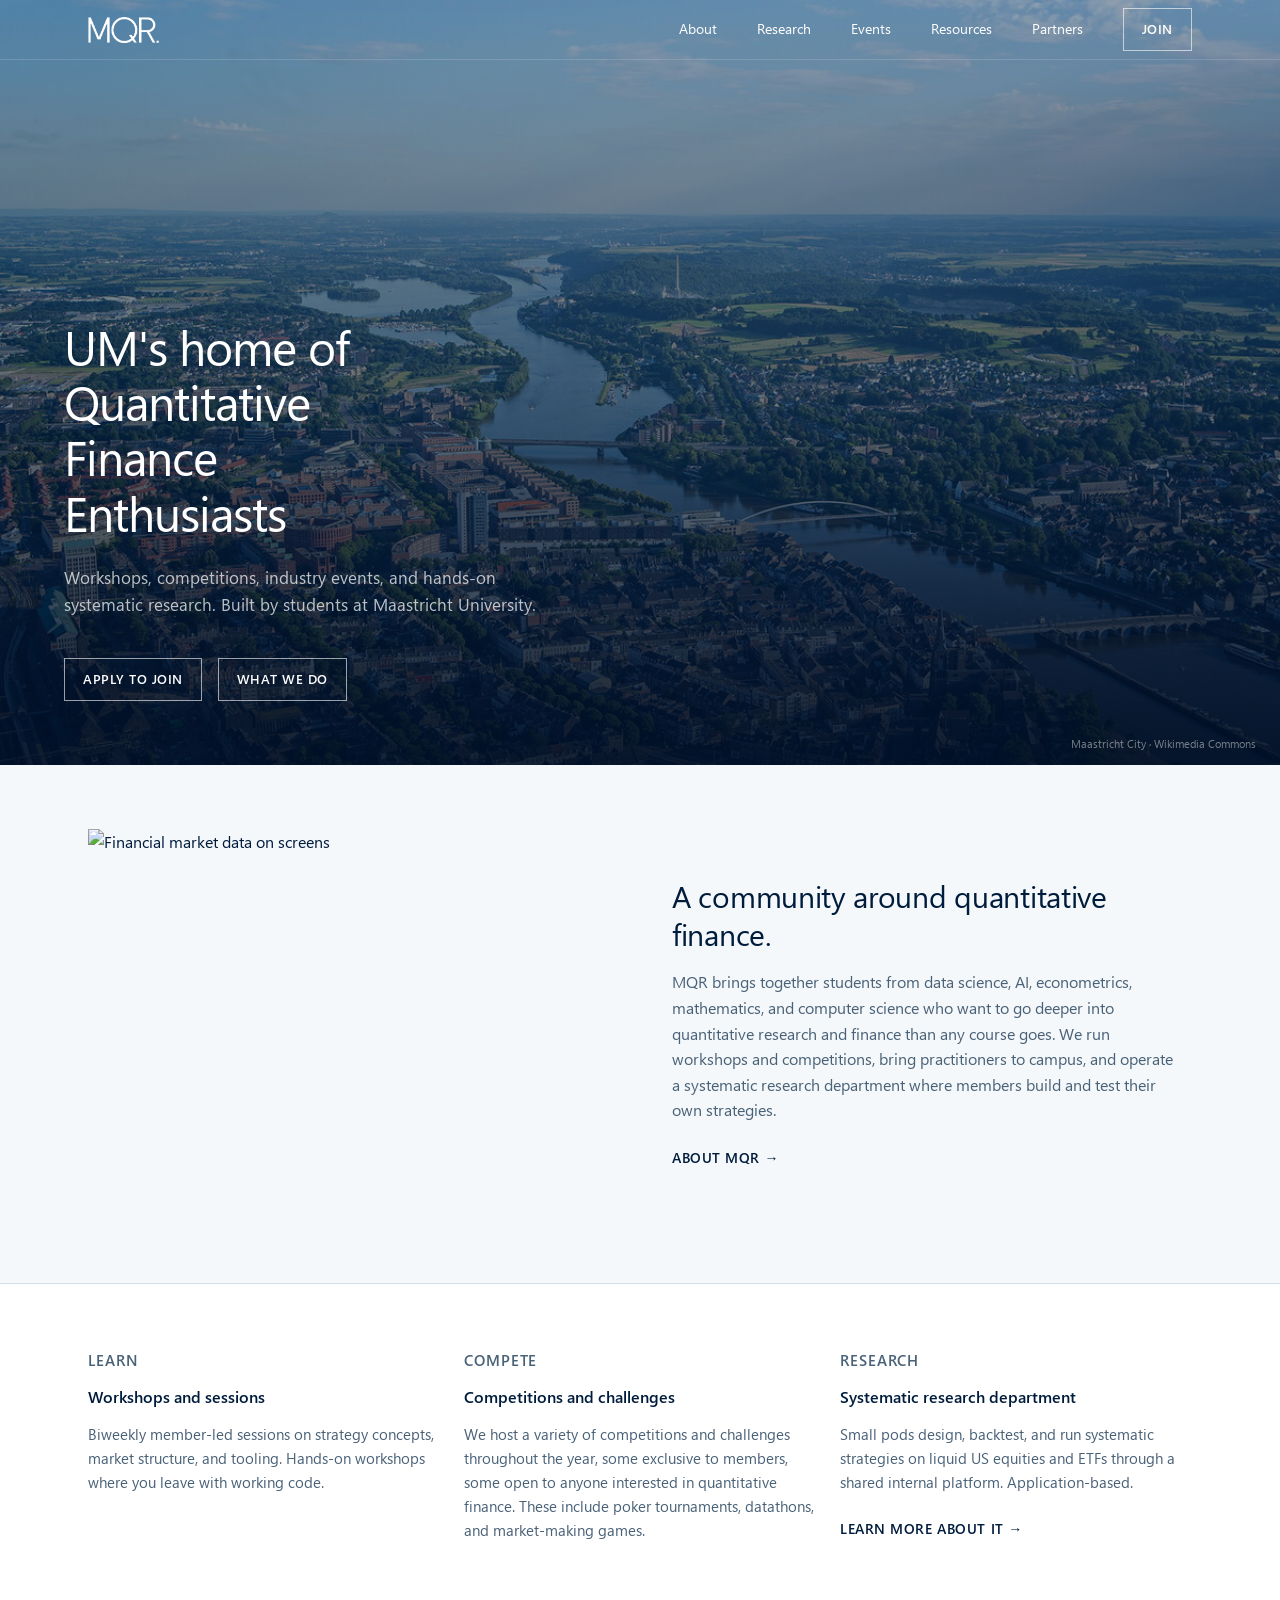
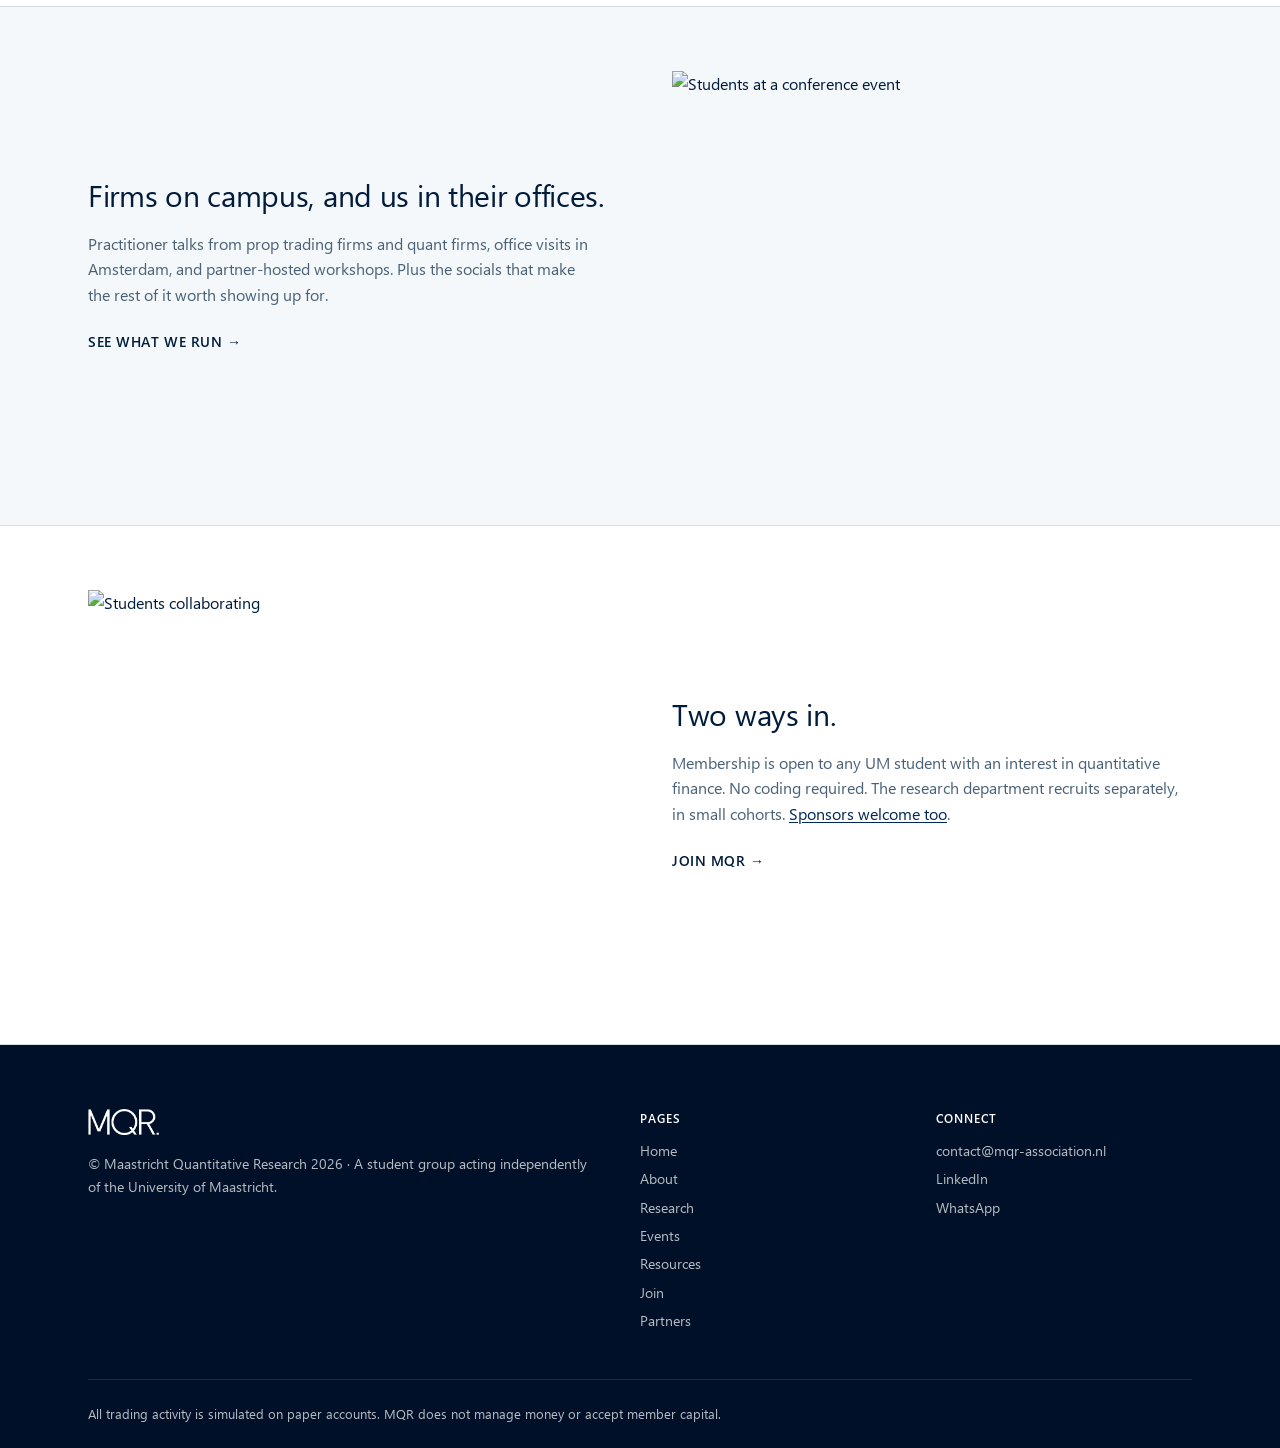
==== commit b16cd059: "Content" ====
--- a/index.html
+++ b/index.html
@@ -108,7 +108,7 @@
             <p class="section-num">Research</p>
             <h3>Systematic research department</h3>
             <p>Small pods design, backtest, and run systematic strategies on liquid US equities and ETFs through a shared internal platform. Application-based.</p>
-            <a href="research.html" class="text-link">Explore the research department</a>
+            <a href="research.html" class="text-link">Learn more about it</a>
           </article>
         </div>
       </div>
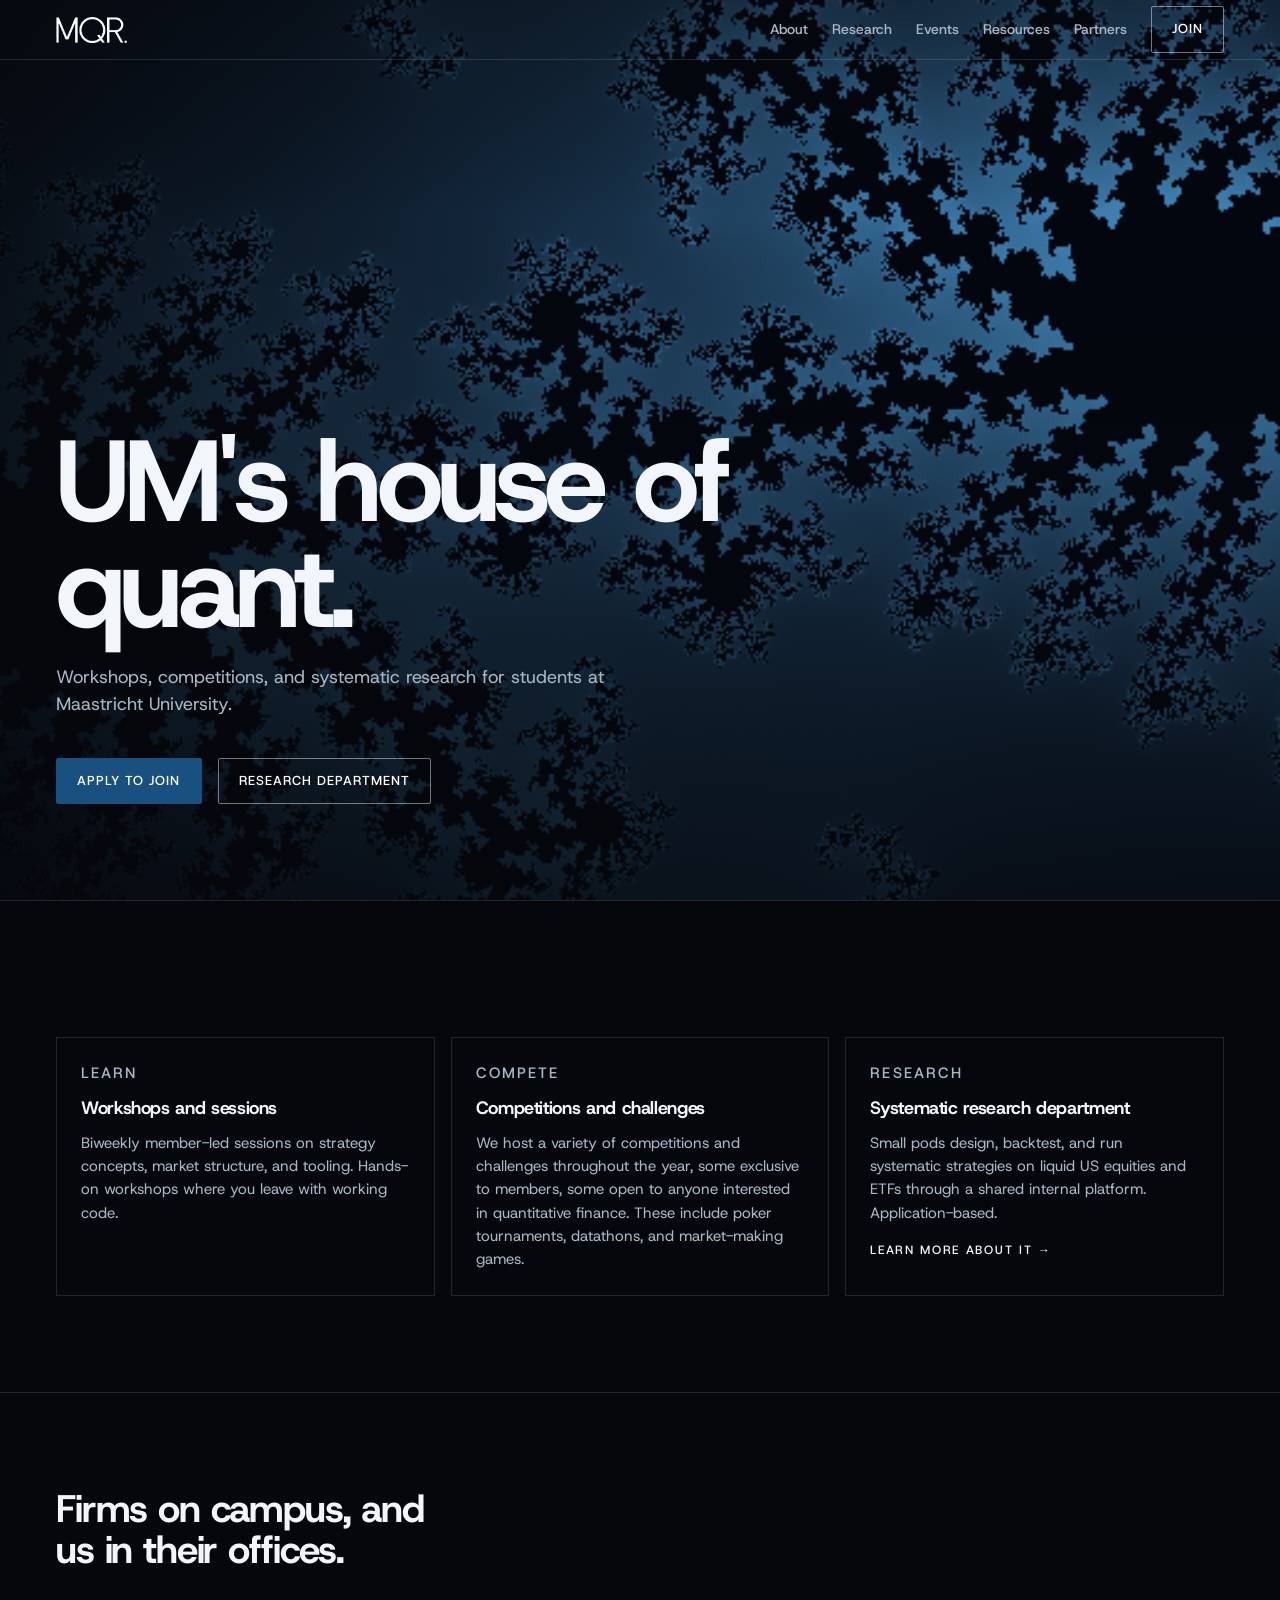
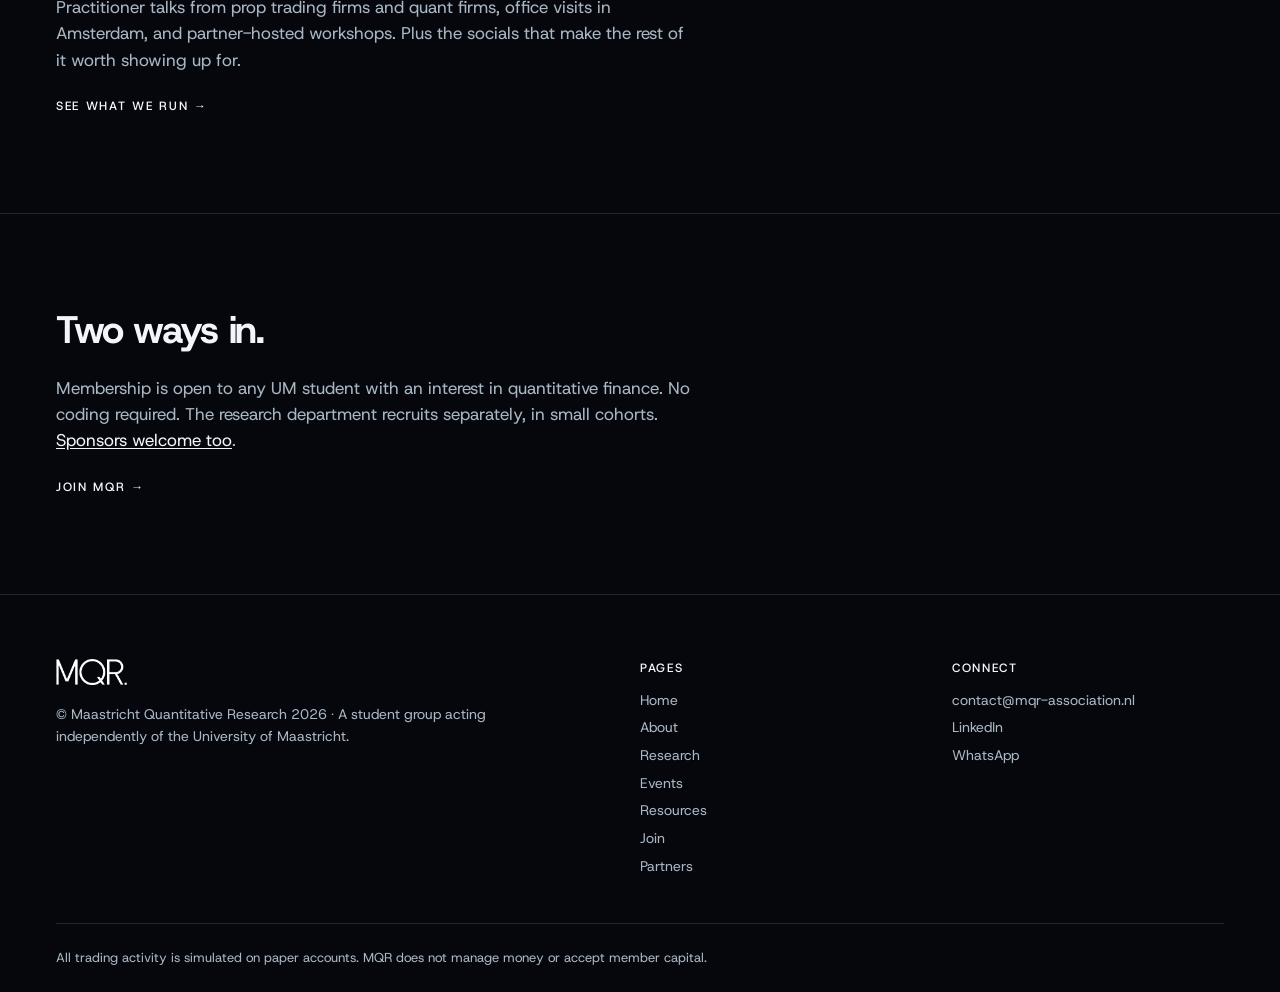
==== commit 5b7417e7: "Alternative Version" ====
--- a/index.html
+++ b/index.html
@@ -25,7 +25,7 @@
 <body>
   <a class="skip-link" href="#main">Skip to content</a>
 
-  <header class="site-header site-header--dark" id="site-header">
+  <header class="site-header" id="site-header">
     <div class="header-inner">
       <a href="index.html" class="logo" aria-label="MQR home">
         <img src="assets/logo.png" alt="MQR" width="619" height="387">
@@ -39,24 +39,20 @@
         <a href="events.html" class="nav-link">Events</a>
         <a href="resources.html" class="nav-link">Resources</a>
         <a href="partners.html" class="nav-link">Partners</a>
-        <a href="join.html" class="btn btn-light">Join</a>
+        <a href="join.html" class="btn btn-outline">Join</a>
       </nav>
     </div>
   </header>
 
   <main id="main">
-    <section class="hero-full" aria-labelledby="hero-heading" alt="Maastricht City Top View">
-      <div class="hero-full-bg">
-        <img src="assets/MAASBACK.jpg">
-        <div class="hero-full-overlay"></div>
-      </div>
-      <p class="hero-credit">Maastricht City · Wikimedia Commons</p>
-      <div class="hero-full-content">
-        <h1 id="hero-heading">UM's home of Quantitative Finance Enthusiasts</h1>
-        <p>Workshops, competitions, industry events, and hands-on systematic research. Built by students at Maastricht University.</p>
-        <div class="hero-full-actions">
-          <a href="join.html" class="btn btn-light">Apply to join</a>
-          <a href="#what-we-do" class="btn btn-outline btn-light">What we do</a>
+    <section class="hero" aria-labelledby="hero-heading">
+      <canvas class="hero-fractal" aria-hidden="true"></canvas>
+      <div class="section-inner">
+        <h1 id="hero-heading">UM's house of quant.</h1>
+        <p>Workshops, competitions, and systematic research for students at Maastricht University.</p>
+        <div class="hero-actions">
+          <a href="join.html" class="btn btn-filled">Apply to join</a>
+          <a href="research.html" class="btn btn-outline">Research department</a>
         </div>
       </div>
     </section>
@@ -75,19 +71,6 @@
         </div>
       </div>
     </section> -->
-
-    <section class="feature-block" aria-labelledby="about-heading">
-      <div class="feature-block-inner">
-        <figure class="feature-block-media">
-          <img src="https://images.unsplash.com/photo-1611974789855-9c2a0a7236a3?w=900&q=80" alt="Financial market data on screens">
-        </figure>
-        <div class="feature-block-content">
-          <h2 id="about-heading">A community around quantitative finance.</h2>
-          <p>MQR brings together students from data science, AI, econometrics, mathematics, and computer science who want to go deeper into quantitative research and finance than any course goes. We run workshops and competitions, bring practitioners to campus, and operate a systematic research department where members build and test their own strategies.</p>
-          <a href="about.html" class="text-link">About MQR</a>
-        </div>
-      </div>
-    </section>
 
     <section class="content-section" id="what-we-do" aria-labelledby="what-we-do-heading">
       <div class="section-inner">
@@ -114,29 +97,19 @@
       </div>
     </section>
 
-    <section class="feature-block feature-block--reverse" aria-labelledby="events-heading">
-      <div class="feature-block-inner">
-        <figure class="feature-block-media">
-          <img src="https://images.unsplash.com/photo-1540575467063-178a50c2df87?w=900&q=80" alt="Students at a conference event">
-        </figure>
-        <div class="feature-block-content">
-          <h2 id="events-heading">Firms on campus, and us in their offices.</h2>
-          <p>Practitioner talks from prop trading firms and quant firms, office visits in Amsterdam, and partner-hosted workshops. Plus the socials that make the rest of it worth showing up for.</p>
-          <a href="events.html" class="text-link">See what we run</a>
-        </div>
+    <section class="content-section" aria-labelledby="events-heading">
+      <div class="section-inner">
+        <h2 id="events-heading">Firms on campus, and us in their offices.</h2>
+        <p>Practitioner talks from prop trading firms and quant firms, office visits in Amsterdam, and partner-hosted workshops. Plus the socials that make the rest of it worth showing up for.</p>
+        <a href="events.html" class="text-link">See what we run</a>
       </div>
     </section>
 
-    <section class="feature-block" aria-labelledby="join-heading">
-      <div class="feature-block-inner">
-        <figure class="feature-block-media">
-          <img src="https://images.unsplash.com/photo-1523240795612-9a054b0db644?w=900&q=80" alt="Students collaborating">
-        </figure>
-        <div class="feature-block-content">
-          <h2 id="join-heading">Two ways in.</h2>
-          <p>Membership is open to any UM student with an interest in quantitative finance. No coding required. The research department recruits separately, in small cohorts. <a href="partners.html">Sponsors welcome too</a>.</p>
-          <a href="join.html" class="text-link">Join MQR</a>
-        </div>
+    <section class="content-section" aria-labelledby="join-heading">
+      <div class="section-inner">
+        <h2 id="join-heading">Two ways in.</h2>
+        <p>Membership is open to any UM student with an interest in quantitative finance. No coding required. The research department recruits separately, in small cohorts. <a href="partners.html">Sponsors welcome too</a>.</p>
+        <a href="join.html" class="text-link">Join MQR</a>
       </div>
     </section>
   </main>
--- a/css/tokens.css
+++ b/css/tokens.css
@@ -2,23 +2,36 @@
   --navy: #001c3d;
   --navy-dark: #001028;
   --navy-mid: #002855;
-  --sky: #5ba4cf;
-  --sky-light: #a8d4ef;
-  --sky-pale: #e8f4fa;
+  --accent: #3c78b4;
+  --accent-fill: #18507f;
+  --accent-bright: #8eb4d4;
+  --glow: rgba(18, 58, 102, 0.55);
 
-  --bg: #ffffff;
-  --bg-alt: #f5f8fa;
-  --text: #001c3d;
-  --text-muted: #4a6278;
-  --text-on-dark: #ffffff;
-  --text-on-dark-muted: rgba(255, 255, 255, 0.72);
-  --border: #d4dee8;
+  --sky: var(--accent);
+  --sky-light: var(--accent-bright);
+  --sky-pale: var(--bg-raised);
 
-  --font-sans: "Segoe UI", sans-serif;
+  --bg: #05070c;
+  --bg-raised: #0b111a;
+  --bg-sunken: #000000;
+  --bg-alt: var(--bg-raised);
 
-  --text-width: 36rem;
-  --grid-width: 72rem;
+  --text: #f2f6fa;
+  --text-muted: #a9b6c4;
+  --text-on-dark: var(--text);
+  --text-on-dark-muted: var(--text-muted);
+  --border: rgba(255, 255, 255, 0.12);
+
+  --font-sans: "Host Grotesk", "Segoe UI", sans-serif;
+
+  --text-display: clamp(3.25rem, 9vw, 7.25rem);
+  --text-page: clamp(2.75rem, 6vw, 4.75rem);
+  --text-section: clamp(1.75rem, 3vw, 2.75rem);
+
+  --text-width: 38rem;
+  --grid-width: 76rem;
   --header-height: 3.75rem;
+  --radius: 2px;
 
   --space-sm: 0.75rem;
   --space-md: 1rem;
--- a/css/fonts.css
+++ b/css/fonts.css
@@ -1,3 +1,30 @@
+@font-face {
+  font-family: "Host Grotesk";
+  src: url("../assets/fonts/host-grotesk-400.woff2") format("woff2");
+  font-weight: 400;
+  font-style: normal;
+  font-display: swap;
+  unicode-range: U+0000-00FF, U+0131, U+0152-0153, U+02BB-02BC, U+02C6, U+02DA, U+02DC, U+0304, U+0308, U+0329, U+2000-206F, U+20AC, U+2122, U+2191, U+2193, U+2212, U+2215, U+FEFF, U+FFFD;
+}
+
+@font-face {
+  font-family: "Host Grotesk";
+  src: url("../assets/fonts/host-grotesk-500.woff2") format("woff2");
+  font-weight: 500;
+  font-style: normal;
+  font-display: swap;
+  unicode-range: U+0000-00FF, U+0131, U+0152-0153, U+02BB-02BC, U+02C6, U+02DA, U+02DC, U+0304, U+0308, U+0329, U+2000-206F, U+20AC, U+2122, U+2191, U+2193, U+2212, U+2215, U+FEFF, U+FFFD;
+}
+
+@font-face {
+  font-family: "Host Grotesk";
+  src: url("../assets/fonts/host-grotesk-700.woff2") format("woff2");
+  font-weight: 700;
+  font-style: normal;
+  font-display: swap;
+  unicode-range: U+0000-00FF, U+0131, U+0152-0153, U+02BB-02BC, U+02C6, U+02DA, U+02DC, U+0304, U+0308, U+0329, U+2000-206F, U+20AC, U+2122, U+2191, U+2193, U+2212, U+2215, U+FEFF, U+FFFD;
+}
+
 @font-face {
   font-family: "Segoe UI";
   src:
--- a/css/base.css
+++ b/css/base.css
@@ -2,38 +2,51 @@
   background: var(--bg);
   color: var(--text);
   font-family: var(--font-sans);
-  font-size: 1rem;
-  line-height: 1.6;
+  font-size: 1.0625rem;
+  line-height: 1.55;
   -webkit-font-smoothing: antialiased;
 }
 
+h1,
+h2,
+h3 {
+  overflow-wrap: break-word;
+}
+
 h1 {
-  font-weight: 400;
-  font-size: clamp(2rem, 4vw, 3rem);
-  line-height: 1.15;
+  font-weight: 700;
+  font-size: var(--text-page);
+  line-height: 0.92;
+  letter-spacing: -0.045em;
+}
+
+h2 {
+  font-weight: 700;
+  font-size: var(--text-section);
+  line-height: 1.05;
+  letter-spacing: -0.03em;
+}
+
+h3 {
+  font-weight: 700;
+  font-size: 1.125rem;
+  line-height: 1.25;
   letter-spacing: -0.02em;
 }
 
-h2 {
-  font-weight: 400;
-  font-size: clamp(1.375rem, 2.5vw, 1.875rem);
-  line-height: 1.25;
-  letter-spacing: -0.01em;
-}
-
-h3 {
-  font-weight: 600;
-  font-size: 1rem;
-}
-
 a {
-  color: var(--navy-mid);
+  color: var(--text);
   text-decoration: underline;
   text-underline-offset: 2px;
 }
 
 a:hover {
-  color: var(--sky);
+  color: var(--accent-bright);
+}
+
+:focus-visible {
+  outline: 2px solid var(--accent);
+  outline-offset: 2px;
 }
 
 .skip-link {
@@ -42,7 +55,7 @@
   left: var(--space-md);
   z-index: 200;
   padding: 0.5rem 1rem;
-  background: var(--navy);
+  background: var(--accent-fill);
   color: #fff;
   text-decoration: none;
 }
--- a/css/layout.css
+++ b/css/layout.css
@@ -5,28 +5,14 @@
   right: 0;
   z-index: 100;
   height: var(--header-height);
-  background: rgba(255, 255, 255, 0.96);
+  background: transparent;
   border-bottom: 1px solid var(--border);
-}
-
-.site-header--dark {
-  background: transparent;
-  border-bottom-color: rgba(255, 255, 255, 0.15);
-}
-
-.site-header--dark .logo,
-.site-header--dark .nav-link {
-  color: #fff;
-}
-
-.site-header--dark .nav-link:hover,
-.site-header--dark .nav-link.is-active {
-  color: var(--sky-light);
-}
-
-.site-header--dark .btn-outline {
-  color: #fff;
-  border-color: rgba(255, 255, 255, 0.5);
+  transition: background var(--ease), backdrop-filter var(--ease);
+}
+
+.site-header.is-scrolled {
+  background: rgba(5, 7, 12, 0.82);
+  backdrop-filter: blur(16px);
 }
 
 .header-inner {
@@ -50,31 +36,31 @@
   opacity: 0.85;
 }
 
-.logo img {
+.logo img,
+.site-header .logo img {
   display: block;
   height: 1.625rem;
   width: auto;
-}
-
-.site-header--dark .logo img {
   filter: brightness(0) invert(1);
 }
 
 .header-nav {
   display: flex;
   align-items: center;
-  gap: var(--space-xl);
+  gap: var(--space-lg);
 }
 
 .nav-link {
   font-size: 0.875rem;
+  font-weight: 500;
   color: var(--text-muted);
   text-decoration: none;
+  white-space: nowrap;
 }
 
 .nav-link:hover,
 .nav-link.is-active {
-  color: var(--navy);
+  color: var(--text);
   text-decoration: none;
 }
 
@@ -84,6 +70,7 @@
   height: 2.25rem;
   align-items: center;
   justify-content: center;
+  color: var(--text);
 }
 
 .nav-toggle-icon,
@@ -91,7 +78,7 @@
 .nav-toggle-icon::after {
   display: block;
   width: 1.125rem;
-  height: 1px;
+  height: 2px;
   background: currentColor;
 }
 
@@ -112,11 +99,6 @@
 @media (max-width: 47.99rem) {
   .nav-toggle {
     display: flex;
-    color: var(--navy);
-  }
-
-  .site-header--dark .nav-toggle {
-    color: #fff;
   }
 
   .header-nav {
@@ -127,8 +109,8 @@
     flex-direction: column;
     align-items: stretch;
     gap: 0;
-    padding: var(--space-sm);
-    background: #fff;
+    padding: var(--space-sm) var(--space-lg) var(--space-lg);
+    background: var(--bg-raised);
     border-bottom: 1px solid var(--border);
     transform: translateY(-110%);
     opacity: 0;
@@ -143,8 +125,18 @@
   }
 
   .header-nav .nav-link {
-    padding: var(--space-md);
-    color: var(--navy);
+    padding: var(--space-md) 0;
+    color: var(--text-muted);
+  }
+
+  .header-nav .nav-link:hover,
+  .header-nav .nav-link.is-active {
+    color: var(--text);
+  }
+
+  .header-nav .btn {
+    margin-top: var(--space-sm);
+    text-align: center;
   }
 }
 
@@ -155,9 +147,10 @@
 }
 
 .site-footer {
-  background: var(--navy-dark);
-  color: var(--text-on-dark-muted);
+  background: var(--bg);
+  color: var(--text-muted);
   padding: var(--space-2xl) 0 var(--space-lg);
+  border-top: 1px solid var(--border);
 }
 
 .footer-inner {
@@ -198,13 +191,14 @@
 
 .footer-meta {
   font-size: 0.875rem;
+  max-width: 28rem;
 }
 
 .footer-heading {
-  color: var(--text-on-dark);
+  color: var(--text);
   font-size: 0.75rem;
-  font-weight: 600;
-  letter-spacing: 0.08em;
+  font-weight: 500;
+  letter-spacing: 0.14em;
   text-transform: uppercase;
   margin-bottom: var(--space-sm);
 }
@@ -212,17 +206,17 @@
 .footer-links-list a {
   display: block;
   font-size: 0.875rem;
-  color: var(--text-on-dark-muted);
+  color: var(--text-muted);
   text-decoration: none;
   margin-bottom: 0.375rem;
 }
 
 .footer-links-list a:hover {
-  color: var(--sky-light);
+  color: var(--text);
 }
 
 .footer-disclaimer {
   padding-top: var(--space-lg);
-  border-top: 1px solid rgba(255, 255, 255, 0.12);
+  border-top: 1px solid var(--border);
   font-size: 0.8125rem;
 }
--- a/css/components.css
+++ b/css/components.css
@@ -1,19 +1,20 @@
 .btn {
   display: inline-block;
-  padding: 0.625rem 1.125rem;
+  padding: 0.75rem 1.25rem;
   font-size: 0.8125rem;
-  font-weight: 600;
-  letter-spacing: 0.04em;
+  font-weight: 500;
+  letter-spacing: 0.08em;
   text-transform: uppercase;
   text-decoration: none;
   border: 1px solid transparent;
+  border-radius: var(--radius);
   transition: background var(--ease), color var(--ease), border-color var(--ease);
 }
 
 .btn-filled {
-  background: var(--navy);
+  background: var(--accent-fill);
   color: #fff;
-  border-color: var(--navy);
+  border-color: var(--accent-fill);
 }
 
 .btn-filled:hover {
@@ -23,14 +24,16 @@
   text-decoration: none;
 }
 
-.btn-outline {
+.btn-outline,
+.btn-light {
   background: transparent;
-  color: var(--navy);
-  border-color: var(--navy);
-}
-
-.btn-outline:hover {
-  background: var(--navy);
+  color: #fff;
+  border-color: rgba(255, 255, 255, 0.45);
+}
+
+.btn-outline:hover,
+.btn-light:hover {
+  border-color: #fff;
   color: #fff;
   text-decoration: none;
 }
@@ -41,46 +44,19 @@
   pointer-events: none;
 }
 
-.btn-disabled:hover {
-  background: transparent;
-  color: var(--navy);
-}
-
-.btn-light {
-  background: transparent;
-  color: #fff;
-  border-color: rgba(255, 255, 255, 0.6);
-}
-
-.btn-light:hover {
-  background: #fff;
-  color: var(--navy);
-  text-decoration: none;
-}
-
-.site-header:not(.site-header--dark) .header-nav .btn-light {
-  color: var(--navy);
-  border-color: var(--navy);
-}
-
-.site-header:not(.site-header--dark) .header-nav .btn-light:hover {
-  background: var(--navy);
-  color: #fff;
-}
-
 .text-link {
   display: inline-block;
   margin-top: var(--space-lg);
-  font-size: 0.875rem;
-  font-weight: 600;
-  letter-spacing: 0.04em;
+  font-size: 0.75rem;
+  font-weight: 500;
+  letter-spacing: 0.14em;
   text-transform: uppercase;
-  color: var(--navy);
+  color: var(--text);
   text-decoration: none;
 }
 
 .text-link:hover {
-  color: var(--sky);
+  color: var(--accent-bright);
   text-decoration: none;
 }
 
@@ -88,266 +64,205 @@
   content: " →";
 }
 
-/* Hero */
-
-.hero-full {
+/* Heroes */
+
+.hero,
+.page-hero {
   position: relative;
-  min-height: 85vh;
+  isolation: isolate;
+}
+
+.hero {
+  min-height: 100vh;
   display: flex;
-  align-items: flex-end;
-  padding: calc(var(--header-height) + var(--space-2xl)) var(--space-lg) var(--space-2xl);
-  color: #fff;
-}
-
-.hero-full-bg {
-  position: absolute;
-  inset: 0;
-  z-index: 0;
-}
-
-.hero-full-bg img {
+  flex-direction: column;
+  align-items: stretch;
+  justify-content: flex-end;
+  padding: calc(var(--header-height) + var(--space-2xl)) 0 var(--space-3xl);
+}
+
+.hero .section-inner,
+.page-hero .section-inner {
+  position: relative;
+  z-index: 2;
   width: 100%;
-  height: 100%;
-  object-fit: cover;
-}
-
-.hero-full-overlay {
-  position: absolute;
-  inset: 0;
-  background: linear-gradient(
-    to top,
-    rgba(0, 16, 40, 0.92) 0%,
-    rgba(0, 28, 61, 0.55) 50%,
-    rgba(0, 28, 61, 0.35) 100%
-  );
-}
-
-.hero-full-content {
-  position: relative;
-  z-index: 1;
-  max-width: var(--grid-width);
-  width: 100%;
-  margin: 0 auto;
-}
-
-.hero-full-content h1 {
-  max-width: 14ch;
-  margin-top: var(--space-md);
-}
-
-.hero-full-content p {
-  max-width: 32rem;
+  min-width: 0;
+}
+
+.hero p,
+.page-hero p {
+  max-width: min(var(--text-width), 100%);
   margin-top: var(--space-lg);
-  color: var(--text-on-dark-muted);
-  font-size: 1.0625rem;
-}
-
-.hero-full-actions {
+  color: var(--text-muted);
+  font-size: 1.125rem;
+  line-height: 1.5;
+}
+
+.hero h1 {
+  font-size: var(--text-display);
+  max-width: min(11ch, 100%);
+}
+
+.page-hero {
+  padding: calc(var(--header-height) + var(--space-3xl)) 0 var(--space-2xl);
+}
+
+.page-hero h1 {
+  max-width: min(16ch, 100%);
+}
+
+.hero-actions {
   display: flex;
   flex-wrap: wrap;
   gap: var(--space-md);
   margin-top: var(--space-xl);
-}
-
-.hero-kicker {
-  font-size: 0.8125rem;
-  font-weight: 600;
-  letter-spacing: 0.12em;
+  max-width: 100%;
+}
+
+@media (max-width: 40rem) {
+  .hero-actions {
+    flex-direction: column;
+    align-items: flex-start;
+  }
+}
+
+/* Content sections */
+
+.content-section {
+  padding: var(--space-2xl) 0;
+  border-top: 1px solid var(--border);
+}
+
+@media (min-width: 48rem) {
+  .content-section {
+    padding: var(--space-3xl) 0;
+  }
+}
+
+.content-section h2 {
+  max-width: 16ch;
+  margin-bottom: var(--space-lg);
+}
+
+.content-section p {
+  color: var(--text-muted);
+  max-width: 40rem;
+}
+
+.content-section p + p {
+  margin-top: var(--space-md);
+}
+
+.section-num {
+  font-size: 0.75rem;
+  font-weight: 500;
+  letter-spacing: 0.14em;
   text-transform: uppercase;
-  color: var(--sky-light);
-}
-
-.hero-credit {
-  position: absolute;
-  bottom: var(--space-sm);
-  right: var(--space-lg);
-  z-index: 1;
-  font-size: 0.6875rem;
-  color: rgba(255, 255, 255, 0.45);
-}
-
-/* Sponsor carousel */
-
-.sponsor-carousel {
-  background: var(--bg-alt);
-  border-bottom: 1px solid var(--border);
-  padding: var(--space-md) 0 var(--space-lg);
-}
-
-.sponsor-carousel-label {
-  margin: 0 auto var(--space-sm);
-  max-width: var(--grid-width);
-  padding: 0 var(--space-lg);
-  text-align: center;
-  font-size: 0.6875rem;
-  font-weight: 600;
-  letter-spacing: 0.08em;
-  text-transform: uppercase;
-  color: var(--text-muted);
-}
-
-.sponsor-carousel-viewport {
-  overflow: hidden;
-}
-
-.sponsor-carousel-track {
-  display: flex;
-  width: max-content;
-  flex-shrink: 0;
-  animation: sponsor-carousel-scroll var(--carousel-duration, 55s) linear infinite;
-  will-change: transform;
-}
-
-.sponsor-carousel-set {
-  display: flex;
-  align-items: center;
-  flex-shrink: 0;
-  gap: var(--space-2xl);
-  padding-right: var(--space-2xl);
-  list-style: none;
-}
-
-.sponsor-carousel-set li {
-  flex: 0 0 auto;
-}
-
-.sponsor-carousel-set img {
-  display: block;
-  height: 2.25rem;
-  width: auto;
-  max-width: 9rem;
-  object-fit: contain;
-  opacity: 0.72;
-}
-
-@keyframes sponsor-carousel-scroll {
-  from {
-    transform: translate3d(0, 0, 0);
-  }
-
-  to {
-    transform: translate3d(var(--carousel-shift, -50%), 0, 0);
-  }
-}
-
-@media (prefers-reduced-motion: reduce) {
-  .sponsor-carousel-track {
-    animation: none;
-    flex-wrap: wrap;
-    justify-content: center;
-    width: auto;
-    max-width: var(--grid-width);
-    margin: 0 auto;
-    gap: var(--space-xl);
-  }
-
-  .sponsor-carousel-set[aria-hidden="true"] {
-    display: none;
-  }
-}
-
-/* Page hero (inner pages) */
-
-.page-hero {
-  padding: calc(var(--header-height) + var(--space-2xl)) 0 var(--space-xl);
-  background: var(--navy);
-  color: #fff;
-}
-
-.page-hero h1 {
-  max-width: 20ch;
-}
-
-.page-hero p {
-  max-width: 36rem;
+  color: var(--text-muted);
+  margin-bottom: var(--space-md);
+}
+
+/* Cards */
+
+.pillar-grid,
+.event-types {
+  display: grid;
+  gap: var(--space-md);
+  margin-top: var(--space-xl);
+}
+
+@media (min-width: 48rem) {
+  .pillar-grid {
+    grid-template-columns: repeat(3, 1fr);
+  }
+
+  .event-types {
+    grid-template-columns: repeat(2, 1fr);
+  }
+}
+
+.pillar-card,
+.event-type {
+  border: 1px solid var(--border);
+  padding: var(--space-lg);
+  background: transparent;
+}
+
+.pillar-card:hover,
+.event-type:hover {
+  border-color: var(--accent);
+}
+
+.pillar-card h3,
+.event-type h3 {
+  margin-bottom: var(--space-sm);
+}
+
+.pillar-card p,
+.event-type p {
+  font-size: 0.9375rem;
+  color: var(--text-muted);
+  max-width: none;
+}
+
+.pillar-card .section-num {
+  margin-bottom: var(--space-sm);
+}
+
+.pillar-card .text-link {
   margin-top: var(--space-md);
-  color: var(--text-on-dark-muted);
-}
-
-/* Feature blocks (50Five-style) */
-
-.feature-block {
-  padding: var(--space-2xl) 0;
-  border-bottom: 1px solid var(--border);
-}
-
-.feature-block:nth-child(even) {
-  background: var(--bg-alt);
-}
-
-.feature-block-inner {
+}
+
+/* Framed photos */
+
+.media-aside {
   display: grid;
   gap: var(--space-xl);
-  align-items: center;
-  max-width: var(--grid-width);
-  margin: 0 auto;
-  padding: 0 var(--space-lg);
-}
-
-@media (min-width: 56rem) {
-  .feature-block-inner {
-    grid-template-columns: 1fr 1fr;
-    gap: var(--space-2xl);
-  }
-
-  .feature-block--reverse .feature-block-media {
-    order: 2;
-  }
-}
-
-.feature-block-media img {
+  align-items: start;
+}
+
+@media (min-width: 64rem) {
+  .media-aside {
+    grid-template-columns: 1.4fr 0.8fr;
+  }
+
+  .media-aside--photo-first {
+    grid-template-columns: 0.8fr 1.4fr;
+  }
+}
+
+.framed-photo {
+  margin: 0;
+}
+
+.framed-photo--inline {
+  max-width: 22rem;
+  margin-top: var(--space-xl);
+}
+
+.content-section h2.past-heading {
+  max-width: none;
+  margin-top: var(--space-2xl);
+  margin-bottom: 0;
+  font-size: 0.75rem;
+  font-weight: 500;
+  letter-spacing: 0.14em;
+  line-height: 1.4;
+  text-transform: uppercase;
+  color: var(--text-muted);
+}
+.framed-photo img {
   width: 100%;
-  aspect-ratio: 4 / 3;
+  max-height: 28rem;
   object-fit: cover;
-  display: block;
-}
-
-.feature-block-media figcaption {
-  margin-top: var(--space-sm);
-  font-size: 0.75rem;
-  color: var(--text-muted);
-}
-
-.section-num {
-  font-size: 0.8125rem;
-  font-weight: 600;
-  letter-spacing: 0.06em;
-  text-transform: uppercase;
-  color: var(--sky);
-  margin-bottom: var(--space-md);
-}
-
-.feature-block-content p {
-  margin-top: var(--space-md);
-  color: var(--text-muted);
-  max-width: 32rem;
-}
-
-/* Content sections */
-
-.content-section {
-  padding: var(--space-2xl) 0;
-  border-bottom: 1px solid var(--border);
-}
-
-.content-section h2 {
-  margin-bottom: var(--space-lg);
-}
-
-.content-section p {
-  color: var(--text-muted);
-  max-width: 40rem;
-}
-
-.content-section p + p {
-  margin-top: var(--space-md);
+  border: 1px solid var(--border);
 }
 
 /* Team */
 
 .team-list {
   display: grid;
-  gap: var(--space-lg);
+  gap: var(--space-md);
   margin-top: var(--space-xl);
 }
 
@@ -361,6 +276,12 @@
   .team-list {
     grid-template-columns: repeat(4, 1fr);
   }
+}
+
+.team-member {
+  background: var(--bg-raised);
+  border: 1px solid var(--border);
+  padding: var(--space-md);
 }
 
 .team-member img {
@@ -368,90 +289,154 @@
   aspect-ratio: 1;
   object-fit: cover;
   margin-bottom: var(--space-md);
-  background: var(--bg-alt);
+  background: var(--bg-sunken);
 }
 
 .team-member h3 {
-  font-size: 0.9375rem;
+  font-size: 1rem;
 }
 
 .team-role {
   font-size: 0.8125rem;
-  color: var(--sky);
+  color: var(--text);
   margin: 0.25rem 0;
 }
 
 .team-bio {
   font-size: 0.8125rem;
   color: var(--text-muted);
+  max-width: none;
 }
 
 /* Workflow */
 
 .step-list {
   display: grid;
-  gap: var(--space-md);
-  margin-top: var(--space-xl);
+  gap: 0;
+  margin-top: var(--space-xl);
+  border-top: 1px solid var(--border);
 }
 
 @media (min-width: 48rem) {
   .step-list {
-    grid-template-columns: repeat(5, 1fr);
+    grid-template-columns: repeat(5, minmax(0, 1fr));
   }
 }
 
 .step-item {
+  position: relative;
+  padding: var(--space-lg) 0 0;
+  border-bottom: 1px solid var(--border);
+}
+
+@media (min-width: 48rem) {
+  .step-item {
+    border-bottom: 0;
+    border-right: 1px solid var(--border);
+    min-height: 8rem;
+  }
+
+  .step-item:last-child {
+    border-right: 0;
+  }
+}
+
+.step-item::before {
+  content: "";
+  display: block;
+  width: 100%;
+  height: 1.5rem;
+  margin-bottom: var(--space-md);
+  background: linear-gradient(180deg, var(--accent-bright), var(--navy-mid));
+  -webkit-mask:
+    linear-gradient(#000 0 0) center / 2px 100% no-repeat,
+    linear-gradient(#000 0 0) center / 100% calc(100% - 0.625rem) no-repeat;
+  mask:
+    linear-gradient(#000 0 0) center / 2px 100% no-repeat,
+    linear-gradient(#000 0 0) center / 100% calc(100% - 0.625rem) no-repeat;
+}
+
+.step-item:nth-child(2)::before { height: 2.25rem; }
+.step-item:nth-child(3)::before { height: 3.25rem; }
+.step-item:nth-child(4)::before { height: 2.5rem; }
+.step-item:nth-child(5)::before { height: 4rem; }
+
+.step-num {
+  padding-right: var(--space-md);
+  font-size: 0.75rem;
+  font-weight: 500;
+  letter-spacing: 0.14em;
+  color: var(--text-muted);
+}
+
+.step-label {
+  padding-right: var(--space-md);
+  margin-top: var(--space-sm);
+  font-size: 1.125rem;
+  font-weight: 700;
+  letter-spacing: -0.02em;
+  color: var(--text);
+}
+
+/* Programme */
+
+.programme-list {
+  margin-top: var(--space-xl);
+}
+
+.programme-row {
+  display: grid;
+  gap: var(--space-sm);
   padding: var(--space-md) 0;
-  border-top: 2px solid var(--navy);
-}
-
-.step-num {
+  border-bottom: 1px solid var(--border);
+}
+
+@media (min-width: 48rem) {
+  .programme-row {
+    grid-template-columns: 1fr 2fr;
+    gap: var(--space-xl);
+    align-items: baseline;
+  }
+}
+
+.programme-row dt {
+  font-weight: 700;
+  font-size: 1rem;
+  color: var(--text);
+}
+
+.programme-when {
+  display: block;
+  font-size: 0.8125rem;
+  font-weight: 400;
+  color: var(--text-muted);
+  margin-top: 0.125rem;
+}
+
+.programme-row dd {
+  font-size: 0.9375rem;
+  color: var(--text-muted);
+}
+
+.programme-note {
+  margin-top: var(--space-lg);
+  font-size: 0.875rem;
+  color: var(--text-muted);
+}
+
+/* Calendar */
+
+.calendar-section {
+  margin-top: var(--space-xl);
+}
+
+.past-heading {
+  margin-top: var(--space-2xl);
   font-size: 0.75rem;
-  color: var(--text-muted);
-  margin-bottom: 0.25rem;
-}
-
-.step-label {
-  font-size: 0.9375rem;
-  font-weight: 600;
-}
-
-/* Callout */
-
-.callout {
-  margin-top: var(--space-xl);
-  padding: var(--space-lg);
-  background: var(--sky-pale);
-  border-left: 3px solid var(--sky);
-  font-size: 0.9375rem;
-  color: var(--text-muted);
-}
-
-/* Events */
-
-.event-types {
-  display: grid;
-  gap: var(--space-lg);
-  margin-top: var(--space-xl);
-}
-
-@media (min-width: 48rem) {
-  .event-types {
-    grid-template-columns: repeat(2, 1fr);
-  }
-}
-
-.event-type h3 {
-  margin-bottom: var(--space-sm);
-}
-
-.event-type p {
-  font-size: 0.9375rem;
-  color: var(--text-muted);
-}
-
-.calendar-section {
-  margin-top: var(--space-xl);
+  font-weight: 500;
+  letter-spacing: 0.14em;
+  text-transform: uppercase;
+  color: var(--text-muted);
 }
 
 .calendar-month {
@@ -459,9 +444,9 @@
 }
 
 .calendar-month-title {
-  font-size: 0.8125rem;
-  font-weight: 600;
-  letter-spacing: 0.06em;
+  font-size: 0.75rem;
+  font-weight: 500;
+  letter-spacing: 0.14em;
   text-transform: uppercase;
   color: var(--text-muted);
   padding-bottom: var(--space-sm);
@@ -478,23 +463,46 @@
   border-bottom: 1px solid var(--border);
 }
 
+@media (max-width: 47.99rem) {
+  .calendar-event {
+    grid-template-columns: 3.25rem 1fr;
+  }
+
+  .type-pill,
+  .calendar-event-detail {
+    grid-column: 2;
+  }
+}
+
 .calendar-date-badge {
   text-align: center;
-  line-height: 1.2;
+  line-height: 1.1;
 }
 
 .calendar-date-day {
   display: block;
-  font-size: 1.25rem;
-  font-weight: 600;
-  color: var(--navy);
-}
-
-.calendar-date-month {
+  font-size: 1.5rem;
+  font-weight: 700;
+  letter-spacing: -0.03em;
+  color: var(--text);
+}
+
+.calendar-date-month,
+.calendar-date-tba {
   display: block;
   font-size: 0.6875rem;
+  font-weight: 500;
+  letter-spacing: 0.08em;
   text-transform: uppercase;
   color: var(--text-muted);
+}
+
+.calendar-date-tba {
+  padding-top: 0.45rem;
+}
+
+.calendar-event h3 {
+  font-size: 1.0625rem;
 }
 
 .calendar-event-meta {
@@ -508,14 +516,15 @@
   font-size: 0.875rem;
   color: var(--text-muted);
   padding-bottom: var(--space-sm);
+  max-width: 40rem;
 }
 
 .type-pill {
   font-size: 0.6875rem;
-  font-weight: 600;
-  letter-spacing: 0.04em;
+  font-weight: 500;
+  letter-spacing: 0.08em;
   text-transform: uppercase;
-  color: var(--sky);
+  color: var(--text-muted);
 }
 
 .calendar-empty {
@@ -524,100 +533,208 @@
 }
 
 .calendar-empty a {
-  font-weight: 600;
-}
-
-.past-events-toggle summary {
-  cursor: pointer;
-  font-size: 0.875rem;
-  font-weight: 600;
-  color: var(--navy);
-  margin-top: var(--space-xl);
+  font-weight: 500;
 }
 
 .past-event-item {
   display: flex;
-  gap: var(--space-md);
+  flex-wrap: wrap;
+  gap: var(--space-sm) var(--space-md);
   padding: var(--space-sm) 0;
   border-bottom: 1px solid var(--border);
-  font-size: 0.875rem;
+  font-size: 0.8125rem;
   color: var(--text-muted);
 }
 
 .past-event-date {
   min-width: 5.5rem;
+}
+
+/* Join and partners */
+
+.partner-panels {
+  display: grid;
+  gap: var(--space-md);
+}
+
+@media (min-width: 48rem) {
+  .partner-panels {
+    grid-template-columns: 1fr 1fr;
+  }
+}
+
+.join-block {
+  border: 1px solid var(--border);
+  padding: var(--space-lg);
+}
+
+.join-block h3 {
+  margin-bottom: var(--space-sm);
+}
+
+.join-block p {
+  font-size: 0.9375rem;
+  color: var(--text-muted);
+  max-width: none;
+}
+
+.join-paths-cta {
+  text-align: center;
+}
+
+.join-apply-btn {
+  margin-top: var(--space-xl);
+}
+
+.faq-item {
+  border-bottom: 1px solid var(--border);
+}
+
+.faq-item summary {
+  padding: var(--space-md) 0;
+  font-size: 1rem;
+  font-weight: 700;
+  cursor: pointer;
+  list-style: none;
+  color: var(--text);
+}
+
+.faq-item summary::-webkit-details-marker {
+  display: none;
+}
+
+.faq-answer {
+  padding-bottom: var(--space-md);
+  font-size: 0.9375rem;
+  color: var(--text-muted);
+  max-width: 40rem;
+}
+
+.join-faq .section-inner {
+  max-width: var(--text-width);
+}
+
+.join-contact,
+.cta-strip {
+  padding: var(--space-2xl) 0;
+  border-top: 1px solid var(--border);
+  text-align: center;
+  color: var(--text-muted);
+}
+
+.join-contact h2,
+.cta-strip h2 {
+  color: var(--text);
+  max-width: none;
+  margin-left: auto;
+  margin-right: auto;
+}
+
+.cta-strip p,
+.join-contact p {
+  max-width: 32rem;
+  margin: var(--space-md) auto 0;
+  color: var(--text-muted);
+}
+
+.cta-strip .btn-filled,
+.join-contact .btn-filled {
+  margin-top: var(--space-lg);
+}
+
+/* Resources */
+
+.book-grid {
+  list-style: none;
+  padding: 0;
+  margin-top: var(--space-xl);
+  display: grid;
+  grid-template-columns: repeat(auto-fill, minmax(120px, 150px));
+  gap: var(--space-lg);
+  justify-content: start;
+}
+
+.book-grid > li {
+  min-width: 0;
+}
+
+.book-card {
+  display: flex;
+  flex-direction: column;
+  align-items: stretch;
+  gap: var(--space-sm);
+  text-align: center;
+  text-decoration: none;
+  color: var(--text);
+}
+
+.book-card:hover {
+  text-decoration: none;
+  color: var(--accent-bright);
+}
+
+.book-cover {
+  display: block;
+  width: 100%;
+  height: auto;
+  border-radius: var(--radius);
+  border: 1px solid var(--border);
+  background: var(--bg-raised);
+}
+
+.book-title {
   font-size: 0.8125rem;
-}
-
-/* Pillars */
-
-.pillar-grid {
-  display: grid;
-  gap: var(--space-lg);
-}
-
-@media (min-width: 48rem) {
-  .pillar-grid {
-    grid-template-columns: repeat(3, 1fr);
-  }
-}
-
-.pillar-card h3 {
-  margin-bottom: var(--space-sm);
-}
-
-.pillar-card p {
-  font-size: 0.9375rem;
-  color: var(--text-muted);
-}
-
-.pillar-card .section-num {
-  margin-bottom: var(--space-sm);
-}
-
-/* Programme */
-
-.programme-list {
-  margin-top: var(--space-xl);
-}
-
-.programme-row {
-  display: grid;
-  gap: var(--space-sm);
+  line-height: 1.3;
+  font-weight: 500;
+  color: var(--text);
+}
+
+.resources-prose h2 + h2 {
+  margin-top: var(--space-2xl);
+}
+
+.resource-link-list {
+  list-style: none;
+  padding: 0;
+  margin-top: var(--space-lg);
+}
+
+.resource-link-list li {
   padding: var(--space-md) 0;
-  border-bottom: 1px solid var(--border);
-}
-
-@media (min-width: 48rem) {
-  .programme-row {
-    grid-template-columns: 1fr 2fr;
-    gap: var(--space-xl);
-    align-items: baseline;
-  }
-}
-
-.programme-row dt {
-  font-weight: 600;
-  font-size: 0.9375rem;
-}
-
-.programme-when {
-  display: block;
-  font-size: 0.8125rem;
-  font-weight: 400;
-  color: var(--text-muted);
-  margin-top: 0.125rem;
-}
-
-.programme-row dd {
-  font-size: 0.9375rem;
-  color: var(--text-muted);
-}
-
-.programme-note {
-  margin-top: var(--space-lg);
-  font-size: 0.875rem;
-  color: var(--text-muted);
+  border-top: 1px solid var(--border);
+}
+
+.resource-link-list li:first-child {
+  border-top: none;
+}
+
+.resource-link-list a {
+  font-weight: 700;
+  color: var(--text);
+  text-decoration: none;
+}
+
+.resource-link-list a:hover {
+  color: var(--accent-bright);
+  text-decoration: none;
+}
+
+.reading-week {
+  display: inline-block;
+  min-width: 5rem;
+  font-weight: 500;
+  color: var(--text-muted);
+  margin-right: var(--space-sm);
+}
+
+.resources-section-intro,
+.resource-link-note {
+  color: var(--text-muted);
+}
+
+.resources-section-intro {
+  max-width: 40rem;
+  margin-top: var(--space-sm);
 }
 
 .visually-hidden {
@@ -631,250 +748,3 @@
   white-space: nowrap;
   border: 0;
 }
-
-/* Join */
-
-.join-track {
-  padding: var(--space-2xl) var(--space-lg);
-}
-
-.join-track--primary {
-  background: var(--bg);
-}
-
-.join-track--primary .join-track-inner {
-  max-width: var(--grid-width);
-}
-
-.join-track--research {
-  background: var(--bg-alt);
-  border-top: 1px solid var(--border);
-}
-
-.join-track--research .join-track-inner {
-  max-width: 26rem;
-}
-
-.join-track--sponsor {
-  background: var(--bg-alt);
-  border-top: 1px solid var(--border);
-}
-
-.join-track-inner {
-  max-width: 26rem;
-  margin: 0 auto;
-}
-
-.join-faq .join-track-inner {
-  max-width: 26rem;
-}
-
-.join-track-intro {
-  color: var(--text-muted);
-  margin-top: var(--space-md);
-}
-
-.join-block {
-  margin-top: var(--space-xl);
-}
-
-.join-block h3 {
-  margin-bottom: var(--space-sm);
-}
-
-.join-block p {
-  font-size: 0.9375rem;
-  color: var(--text-muted);
-}
-
-.faq-item {
-  border-bottom: 1px solid var(--border);
-}
-
-.faq-item summary {
-  padding: var(--space-md) 0;
-  font-size: 0.9375rem;
-  font-weight: 600;
-  cursor: pointer;
-  list-style: none;
-}
-
-.faq-item summary::-webkit-details-marker {
-  display: none;
-}
-
-.faq-answer {
-  padding-bottom: var(--space-md);
-  font-size: 0.9375rem;
-  color: var(--text-muted);
-}
-
-.sponsor-logos {
-  display: grid;
-  grid-template-columns: repeat(2, 1fr);
-  gap: var(--space-md);
-  margin: var(--space-xl) 0;
-}
-
-.sponsor-logo-placeholder {
-  height: 3.5rem;
-  display: flex;
-  align-items: center;
-  justify-content: center;
-  border: 1px solid var(--border);
-  font-size: 0.75rem;
-  color: var(--text-muted);
-  background: var(--bg);
-}
-
-.join-contact {
-  padding: var(--space-xl) 0;
-  text-align: center;
-  background: var(--navy);
-  color: var(--text-on-dark-muted);
-}
-
-.join-contact h2 {
-  color: #fff;
-  font-size: 1.25rem;
-}
-
-.join-contact a {
-  color: var(--sky-light);
-}
-
-.cta-strip {
-  padding: var(--space-2xl) 0;
-  background: var(--navy);
-  color: #fff;
-  text-align: center;
-}
-
-.cta-strip h2 {
-  color: #fff;
-}
-
-.cta-strip p {
-  max-width: 32rem;
-  margin: var(--space-md) auto 0;
-  color: var(--text-on-dark-muted);
-}
-
-.cta-strip .btn-filled {
-  margin-top: var(--space-lg);
-  background: #fff;
-  color: var(--navy);
-  border-color: #fff;
-}
-
-.cta-strip .btn-filled:hover {
-  background: var(--sky-pale);
-  border-color: var(--sky-pale);
-  color: var(--navy);
-}
-
-.join-paths-cta {
-  text-align: center;
-}
-
-.join-apply-btn {
-  margin-top: var(--space-xl);
-}
-
-/* Resources */
-
-.book-grid {
-  list-style: none;
-  padding: 0;
-  margin-top: var(--space-xl);
-  display: grid;
-  grid-template-columns: repeat(auto-fill, minmax(120px, 150px));
-  gap: var(--space-lg);
-  justify-content: start;
-}
-
-.book-grid > li {
-  min-width: 0;
-}
-
-.book-card {
-  display: flex;
-  flex-direction: column;
-  align-items: stretch;
-  gap: var(--space-sm);
-  text-align: center;
-  text-decoration: none;
-  color: var(--navy);
-}
-
-.book-card:hover {
-  text-decoration: none;
-  color: var(--sky);
-}
-
-.book-cover {
-  display: block;
-  width: 100%;
-  height: auto;
-  border-radius: 2px;
-  transition: transform 0.18s ease;
-  background: var(--bg-alt);
-}
-
-.book-card:hover .book-cover {
-  transform: translateY(-4px);
-}
-
-.book-title {
-  font-size: 0.8125rem;
-  line-height: 1.3;
-  font-weight: 600;
-}
-
-.resources-prose h2 + h2 {
-  margin-top: var(--space-2xl);
-}
-
-.resource-link-list {
-  list-style: none;
-  padding: 0;
-  margin-top: var(--space-lg);
-}
-
-.resource-link-list li {
-  padding: var(--space-md) 0;
-  border-top: 1px solid var(--border);
-}
-
-.resource-link-list li:first-child {
-  border-top: none;
-}
-
-.resource-link-list a {
-  font-weight: 600;
-  color: var(--navy);
-  text-decoration: none;
-}
-
-.resource-link-list a:hover {
-  color: var(--sky);
-  text-decoration: none;
-}
-
-.reading-week {
-  display: inline-block;
-  min-width: 5rem;
-  font-weight: 600;
-  color: var(--sky);
-  margin-right: var(--space-sm);
-}
-
-.resources-section-intro {
-  color: var(--text-muted);
-  max-width: 40rem;
-  margin-top: var(--space-sm);
-}
-
-.resource-link-note {
-  color: var(--text-muted);
-}
--- a/css/pages.css
+++ b/css/pages.css
@@ -1 +1,45 @@
-/* page-specific — kept minimal */
+.page-hero::before {
+  content: "";
+  position: absolute;
+  inset: 0;
+  z-index: -2;
+  background:
+    radial-gradient(ellipse 70% 55% at 78% 78%, var(--glow), transparent 62%),
+    linear-gradient(180deg, #000000 0%, #001028 58%, var(--bg) 100%);
+  pointer-events: none;
+}
+
+.page-hero::after {
+  content: "";
+  position: absolute;
+  inset: 0;
+  z-index: -1;
+  opacity: 0.45;
+  background-image:
+    linear-gradient(rgba(255, 255, 255, 0.04) 1px, transparent 1px),
+    linear-gradient(90deg, rgba(255, 255, 255, 0.04) 1px, transparent 1px);
+  background-size: 48px 48px;
+  mask-image: linear-gradient(to bottom, #000 30%, transparent 100%);
+  pointer-events: none;
+}
+
+.hero-fractal {
+  position: absolute;
+  inset: 0;
+  width: 100%;
+  height: 100%;
+  z-index: 0;
+  display: block;
+  pointer-events: none;
+}
+
+.hero::before {
+  content: "";
+  position: absolute;
+  inset: 0;
+  z-index: 1;
+  pointer-events: none;
+  background:
+    linear-gradient(90deg, rgba(5, 7, 12, 0.88) 0%, rgba(5, 7, 12, 0.42) 34%, rgba(5, 7, 12, 0.08) 70%),
+    linear-gradient(180deg, rgba(5, 7, 12, 0.5) 0%, transparent 24%, rgba(5, 7, 12, 0.78) 100%);
+}
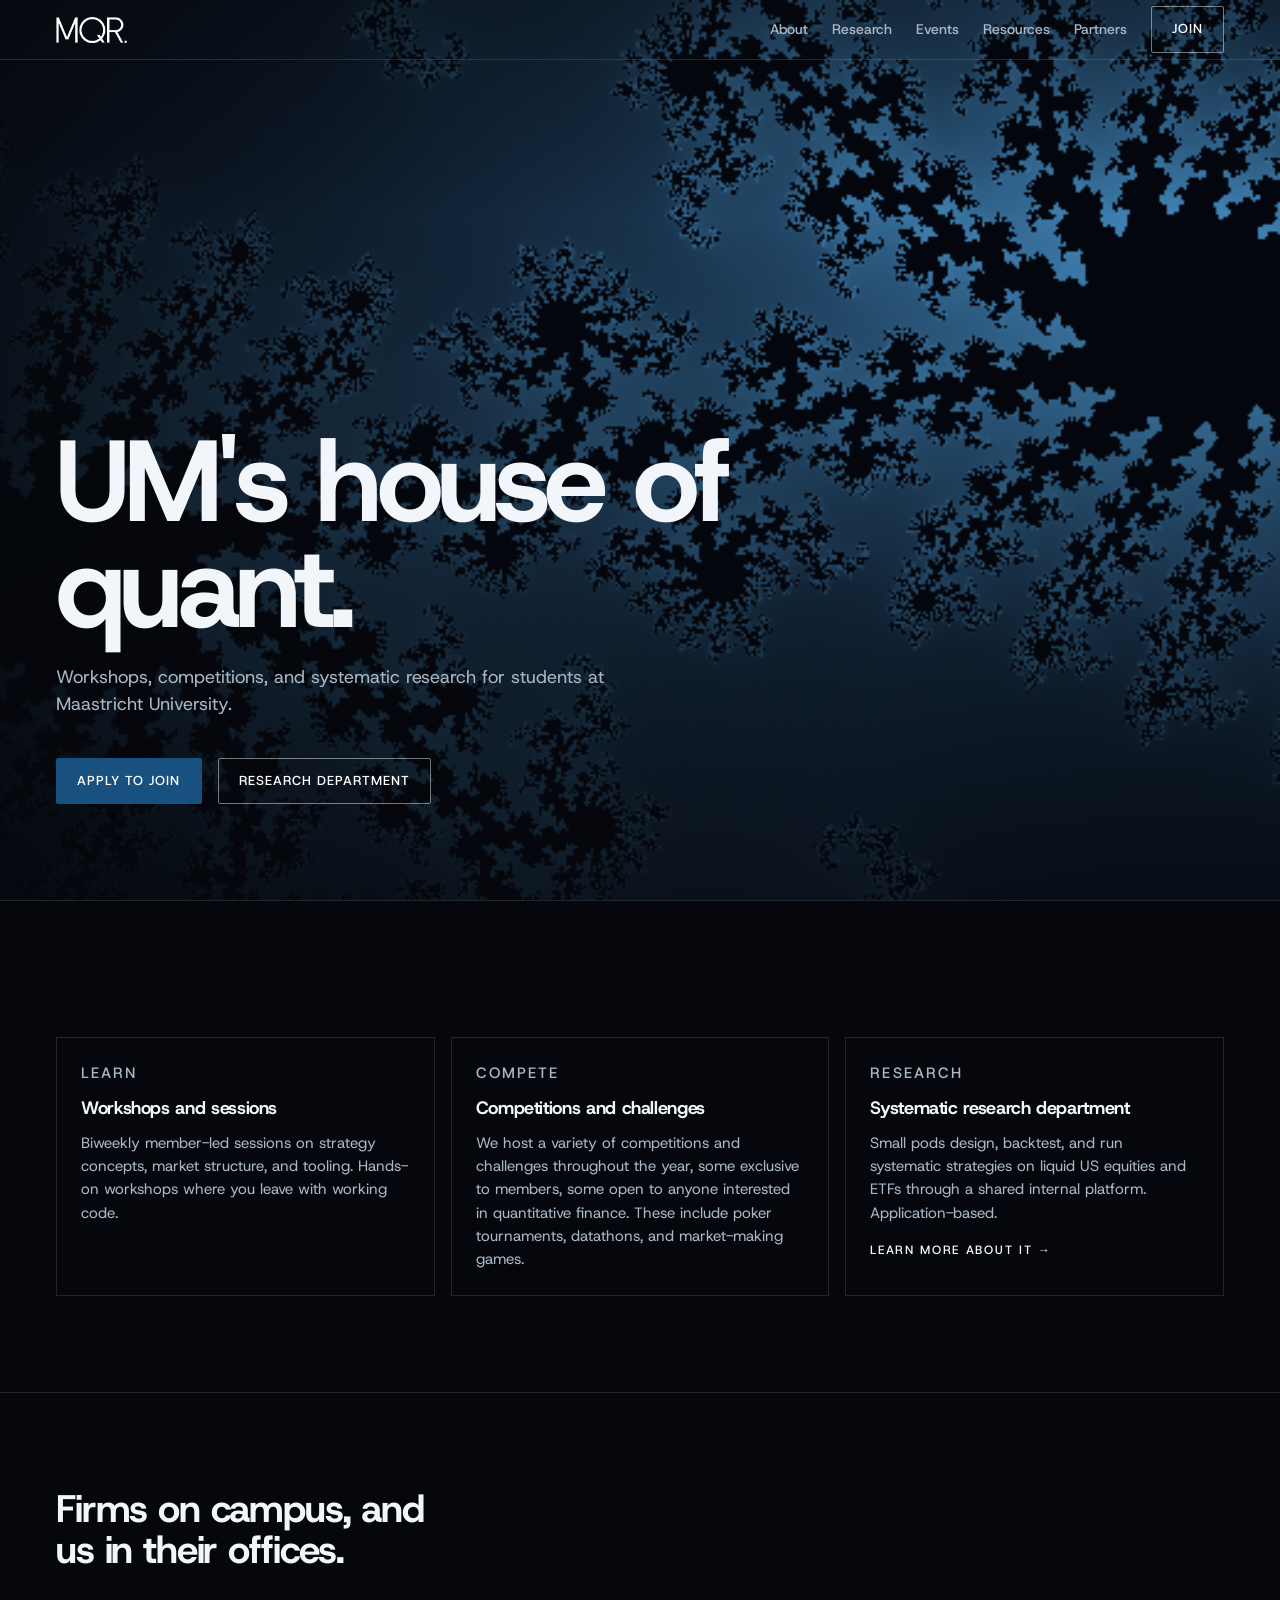
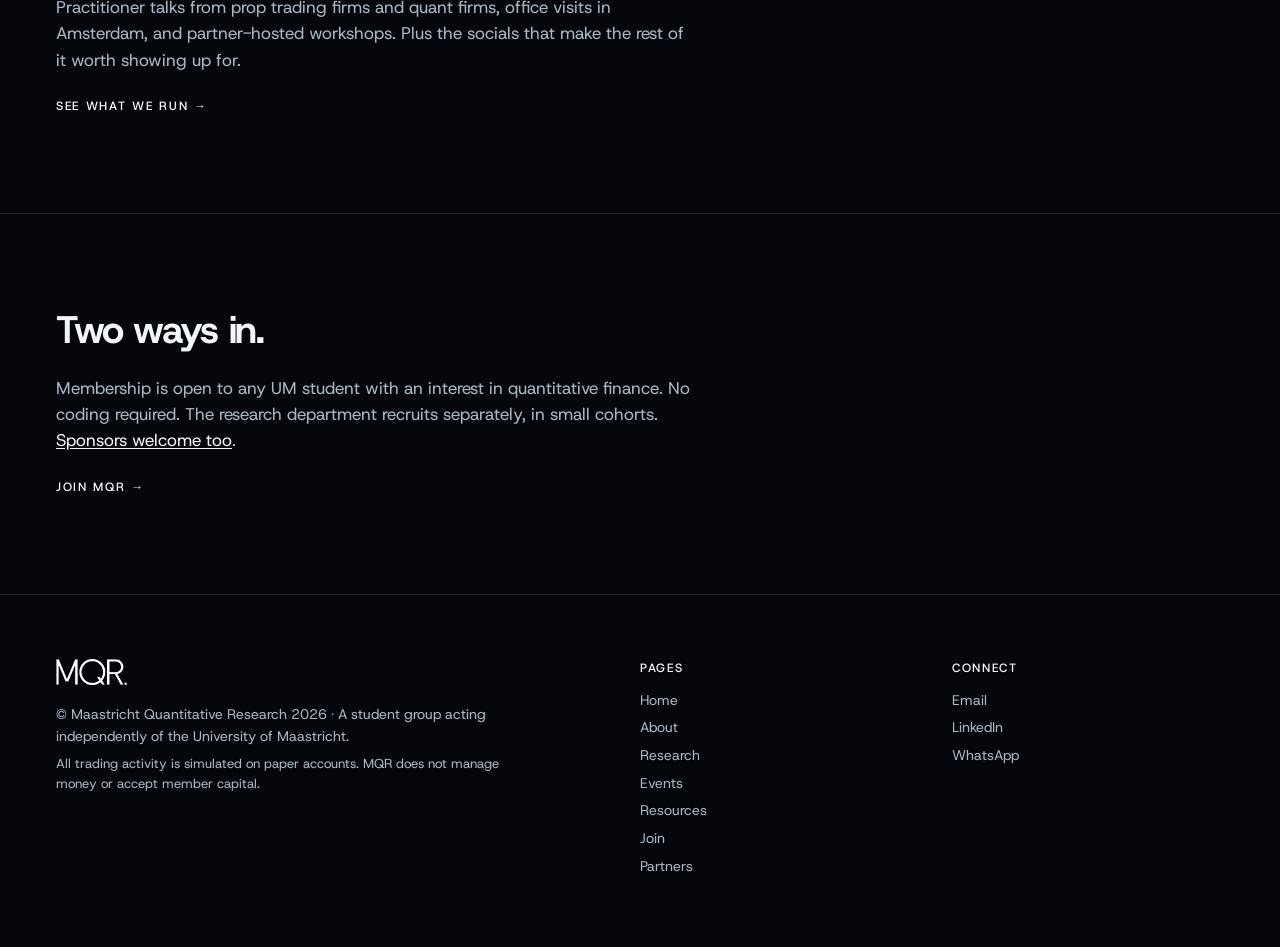
==== commit 4c82966b: "changes" ====
--- a/index.html
+++ b/index.html
@@ -122,6 +122,7 @@
             <img src="assets/logo.png" alt="MQR" width="619" height="387">
           </a>
           <p class="footer-meta">© Maastricht Quantitative Research 2026 · A student group acting independently of the University of Maastricht.</p>
+          <p class="footer-disclaimer">All trading activity is simulated on paper accounts. MQR does not manage money or accept member capital.</p>
         </div>
         <div>
           <p class="footer-heading">Pages</p>
@@ -138,13 +139,12 @@
         <div>
           <p class="footer-heading">Connect</p>
           <ul class="footer-links-list">
-            <li><a href="mailto:contact@mqr-association.nl">contact@mqr-association.nl</a></li>
+            <li><a href="mailto:contact@mqr-association.nl">Email</a></li>
             <li><a href="https://www.linkedin.com/company/maastricht-quantitative-research-association" rel="noopener noreferrer">LinkedIn</a></li>
             <li><a href="https://chat.whatsapp.com/HmCtrOrNglY5Er6Gcq0RWp" rel="noopener noreferrer">WhatsApp</a></li>
           </ul>
         </div>
       </div>
-      <p class="footer-disclaimer">All trading activity is simulated on paper accounts. MQR does not manage money or accept member capital.</p>
     </div>
   </footer>
 
--- a/css/layout.css
+++ b/css/layout.css
@@ -216,7 +216,7 @@
 }
 
 .footer-disclaimer {
-  padding-top: var(--space-lg);
-  border-top: 1px solid var(--border);
+  margin-top: 0.375rem;
+  max-width: 28rem;
   font-size: 0.8125rem;
 }
--- a/css/components.css
+++ b/css/components.css
@@ -345,7 +345,7 @@
   content: "";
   display: block;
   width: 100%;
-  height: 1.5rem;
+  height: 3.00rem;
   margin-bottom: var(--space-md);
   background: linear-gradient(180deg, var(--accent-bright), var(--navy-mid));
   -webkit-mask:
@@ -356,10 +356,10 @@
     linear-gradient(#000 0 0) center / 100% calc(100% - 0.625rem) no-repeat;
 }
 
-.step-item:nth-child(2)::before { height: 2.25rem; }
-.step-item:nth-child(3)::before { height: 3.25rem; }
-.step-item:nth-child(4)::before { height: 2.5rem; }
-.step-item:nth-child(5)::before { height: 4rem; }
+.step-item:nth-child(2)::before { height: 4.00rem; }
+.step-item:nth-child(3)::before { height: 5.00rem; }
+.step-item:nth-child(4)::before { height: 4.3rem; }
+.step-item:nth-child(5)::before { height: 6.25rem; }
 
 .step-num {
   padding-right: var(--space-md);
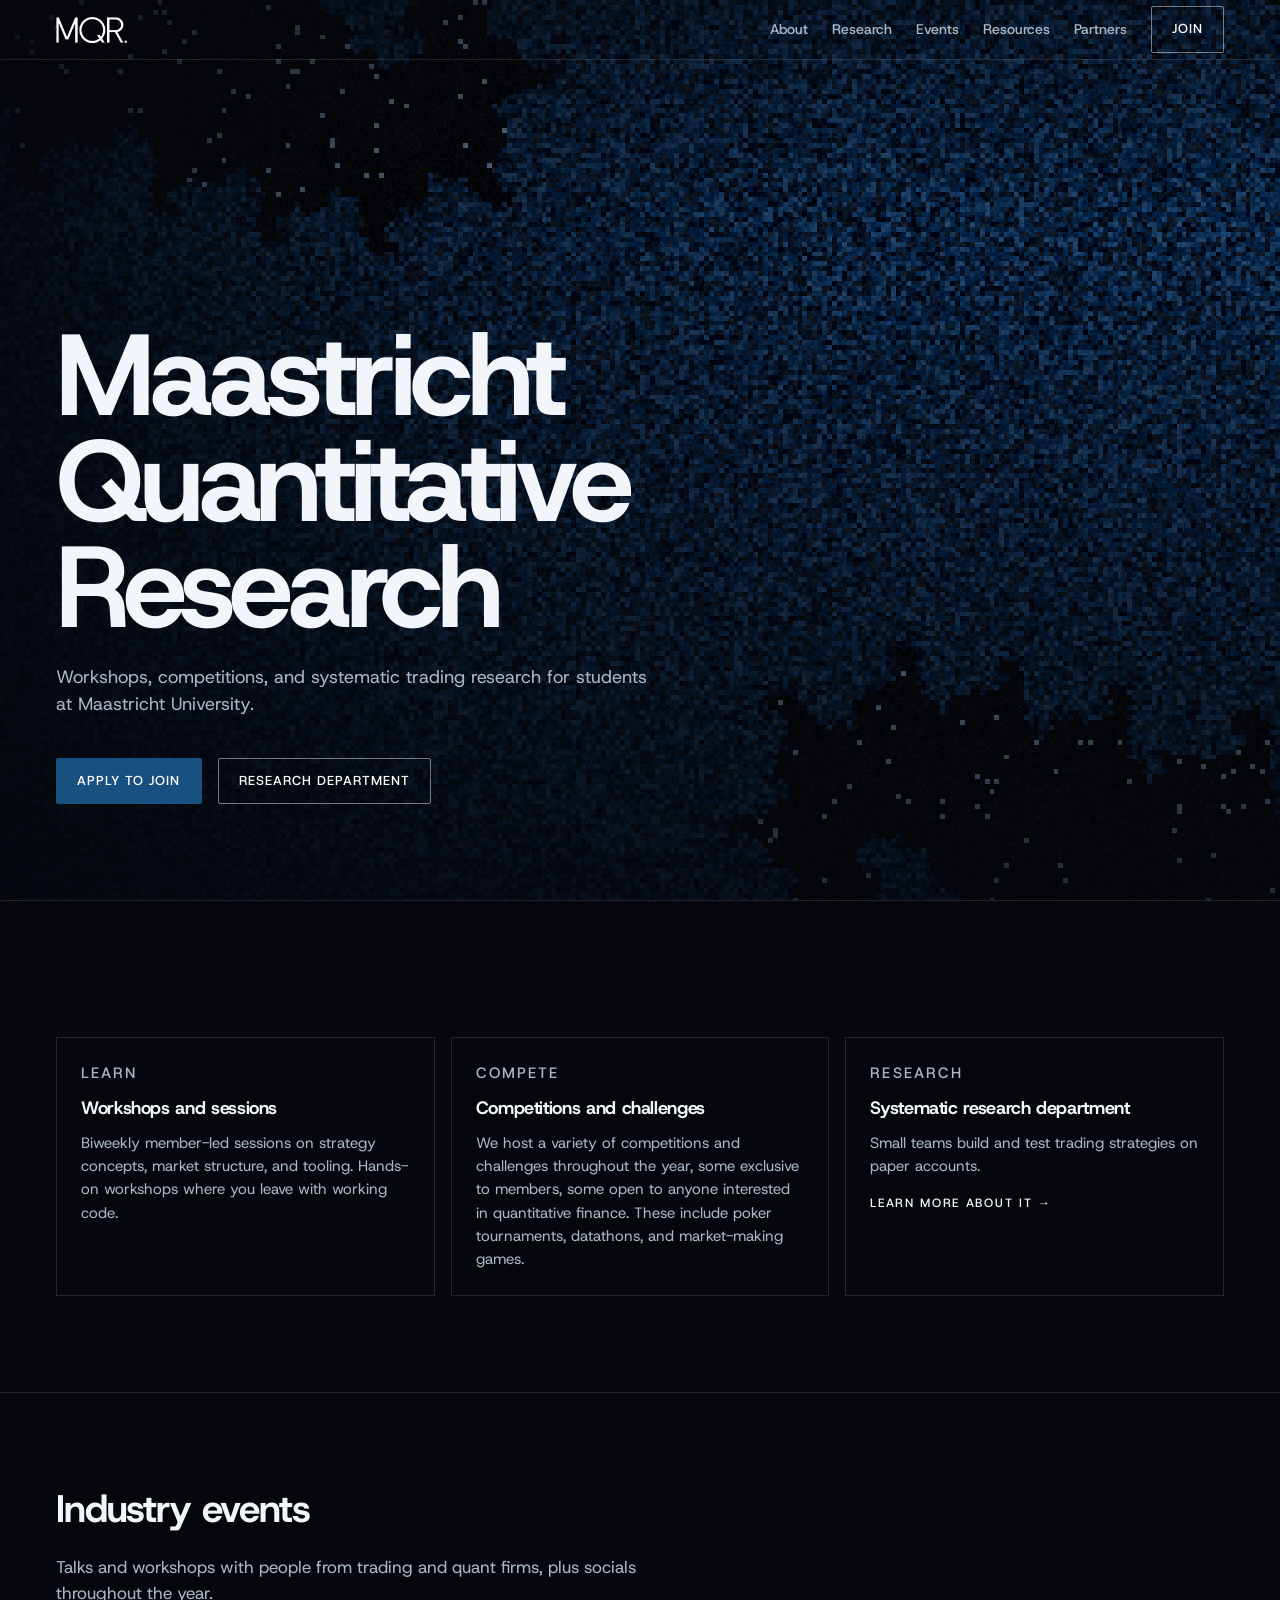
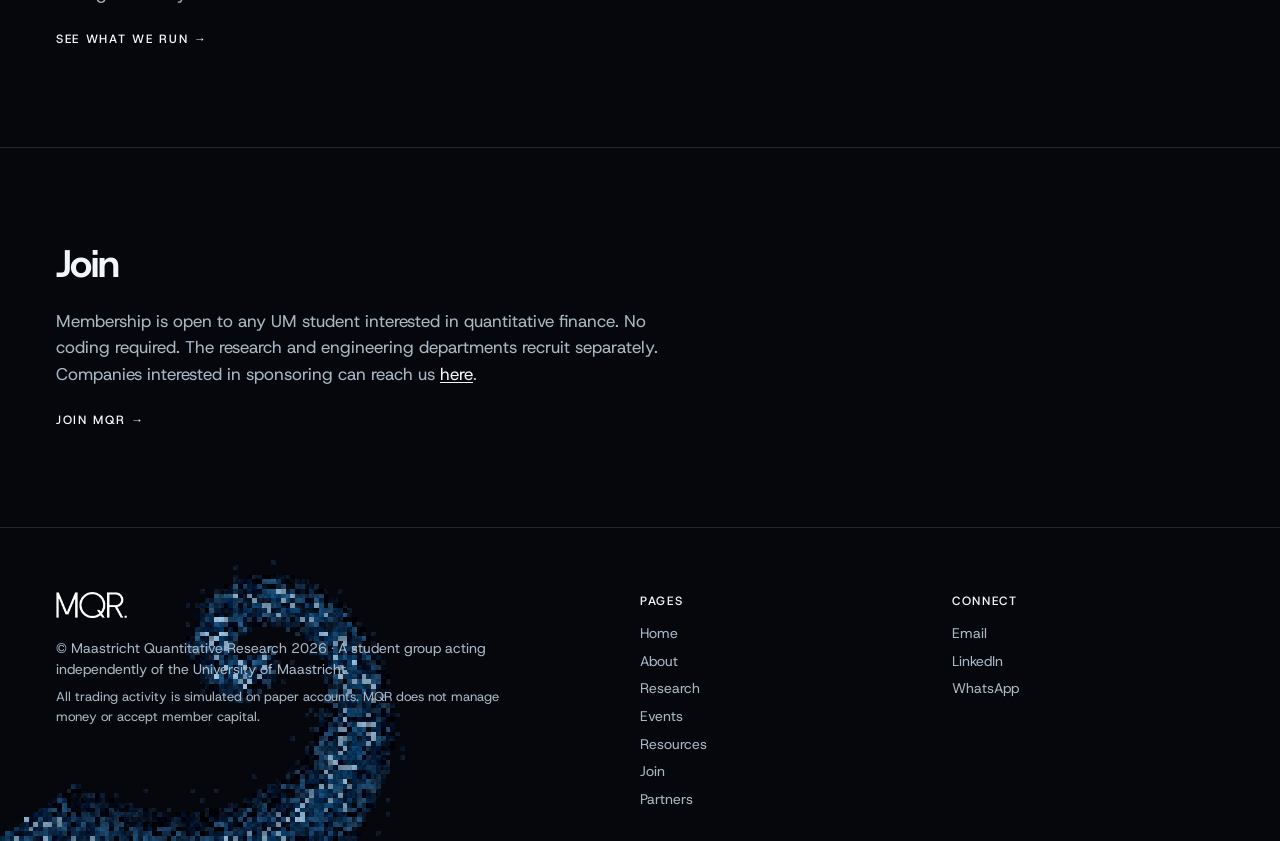
==== commit d4e27cd0: "changes" ====
--- a/index.html
+++ b/index.html
@@ -48,8 +48,8 @@
     <section class="hero" aria-labelledby="hero-heading">
       <canvas class="hero-fractal" aria-hidden="true"></canvas>
       <div class="section-inner">
-        <h1 id="hero-heading">UM's house of quant.</h1>
-        <p>Workshops, competitions, and systematic research for students at Maastricht University.</p>
+        <h1 id="hero-heading">Maastricht Quantitative Research</h1>
+        <p>Workshops, competitions, and systematic trading research for students at Maastricht University.</p>
         <div class="hero-actions">
           <a href="join.html" class="btn btn-filled">Apply to join</a>
           <a href="research.html" class="btn btn-outline">Research department</a>
@@ -90,7 +90,7 @@
           <article class="pillar-card">
             <p class="section-num">Research</p>
             <h3>Systematic research department</h3>
-            <p>Small pods design, backtest, and run systematic strategies on liquid US equities and ETFs through a shared internal platform. Application-based.</p>
+            <p>Small teams build and test trading strategies on paper accounts.</p>
             <a href="research.html" class="text-link">Learn more about it</a>
           </article>
         </div>
@@ -99,16 +99,16 @@
 
     <section class="content-section" aria-labelledby="events-heading">
       <div class="section-inner">
-        <h2 id="events-heading">Firms on campus, and us in their offices.</h2>
-        <p>Practitioner talks from prop trading firms and quant firms, office visits in Amsterdam, and partner-hosted workshops. Plus the socials that make the rest of it worth showing up for.</p>
+        <h2 id="events-heading">Industry events</h2>
+        <p>Talks and workshops with people from trading and quant firms, plus socials throughout the year.</p>
         <a href="events.html" class="text-link">See what we run</a>
       </div>
     </section>
 
     <section class="content-section" aria-labelledby="join-heading">
       <div class="section-inner">
-        <h2 id="join-heading">Two ways in.</h2>
-        <p>Membership is open to any UM student with an interest in quantitative finance. No coding required. The research department recruits separately, in small cohorts. <a href="partners.html">Sponsors welcome too</a>.</p>
+        <h2 id="join-heading">Join</h2>
+        <p>Membership is open to any UM student interested in quantitative finance. No coding required. The research and engineering departments recruit separately. Companies interested in sponsoring can reach us <a href="partners.html">here</a>.</p>
         <a href="join.html" class="text-link">Join MQR</a>
       </div>
     </section>
--- a/css/layout.css
+++ b/css/layout.css
@@ -147,13 +147,17 @@
 }
 
 .site-footer {
+  position: relative;
   background: var(--bg);
   color: var(--text-muted);
   padding: var(--space-2xl) 0 var(--space-lg);
   border-top: 1px solid var(--border);
+  isolation: isolate;
 }
 
 .footer-inner {
+  position: relative;
+  z-index: 1;
   max-width: var(--grid-width);
   margin: 0 auto;
   padding: 0 var(--space-lg);
@@ -162,7 +166,16 @@
 .footer-grid {
   display: grid;
   gap: var(--space-xl);
-  margin-bottom: var(--space-xl);
+}
+
+.footer-mark {
+  position: absolute;
+  left: 0;
+  bottom: 0;
+  z-index: 0;
+  display: block;
+  pointer-events: none;
+  image-rendering: pixelated;
 }
 
 @media (min-width: 48rem) {
--- a/css/components.css
+++ b/css/components.css
@@ -174,6 +174,10 @@
 @media (min-width: 48rem) {
   .pillar-grid {
     grid-template-columns: repeat(3, 1fr);
+  }
+
+  .join-paths {
+    grid-template-columns: repeat(2, 1fr);
   }
 
   .event-types {
@@ -748,3 +752,7 @@
   white-space: nowrap;
   border: 0;
 }
+
+}
+
+}
--- a/css/pages.css
+++ b/css/pages.css
@@ -23,14 +23,23 @@
   pointer-events: none;
 }
 
-.hero-fractal {
+.hero-fractal,
+.page-hero-pixels {
   position: absolute;
   inset: 0;
   width: 100%;
   height: 100%;
-  z-index: 0;
   display: block;
   pointer-events: none;
+  image-rendering: pixelated;
+}
+
+.hero-fractal {
+  z-index: 0;
+}
+
+.page-hero-pixels {
+  z-index: -2;
 }
 
 .hero::before {
